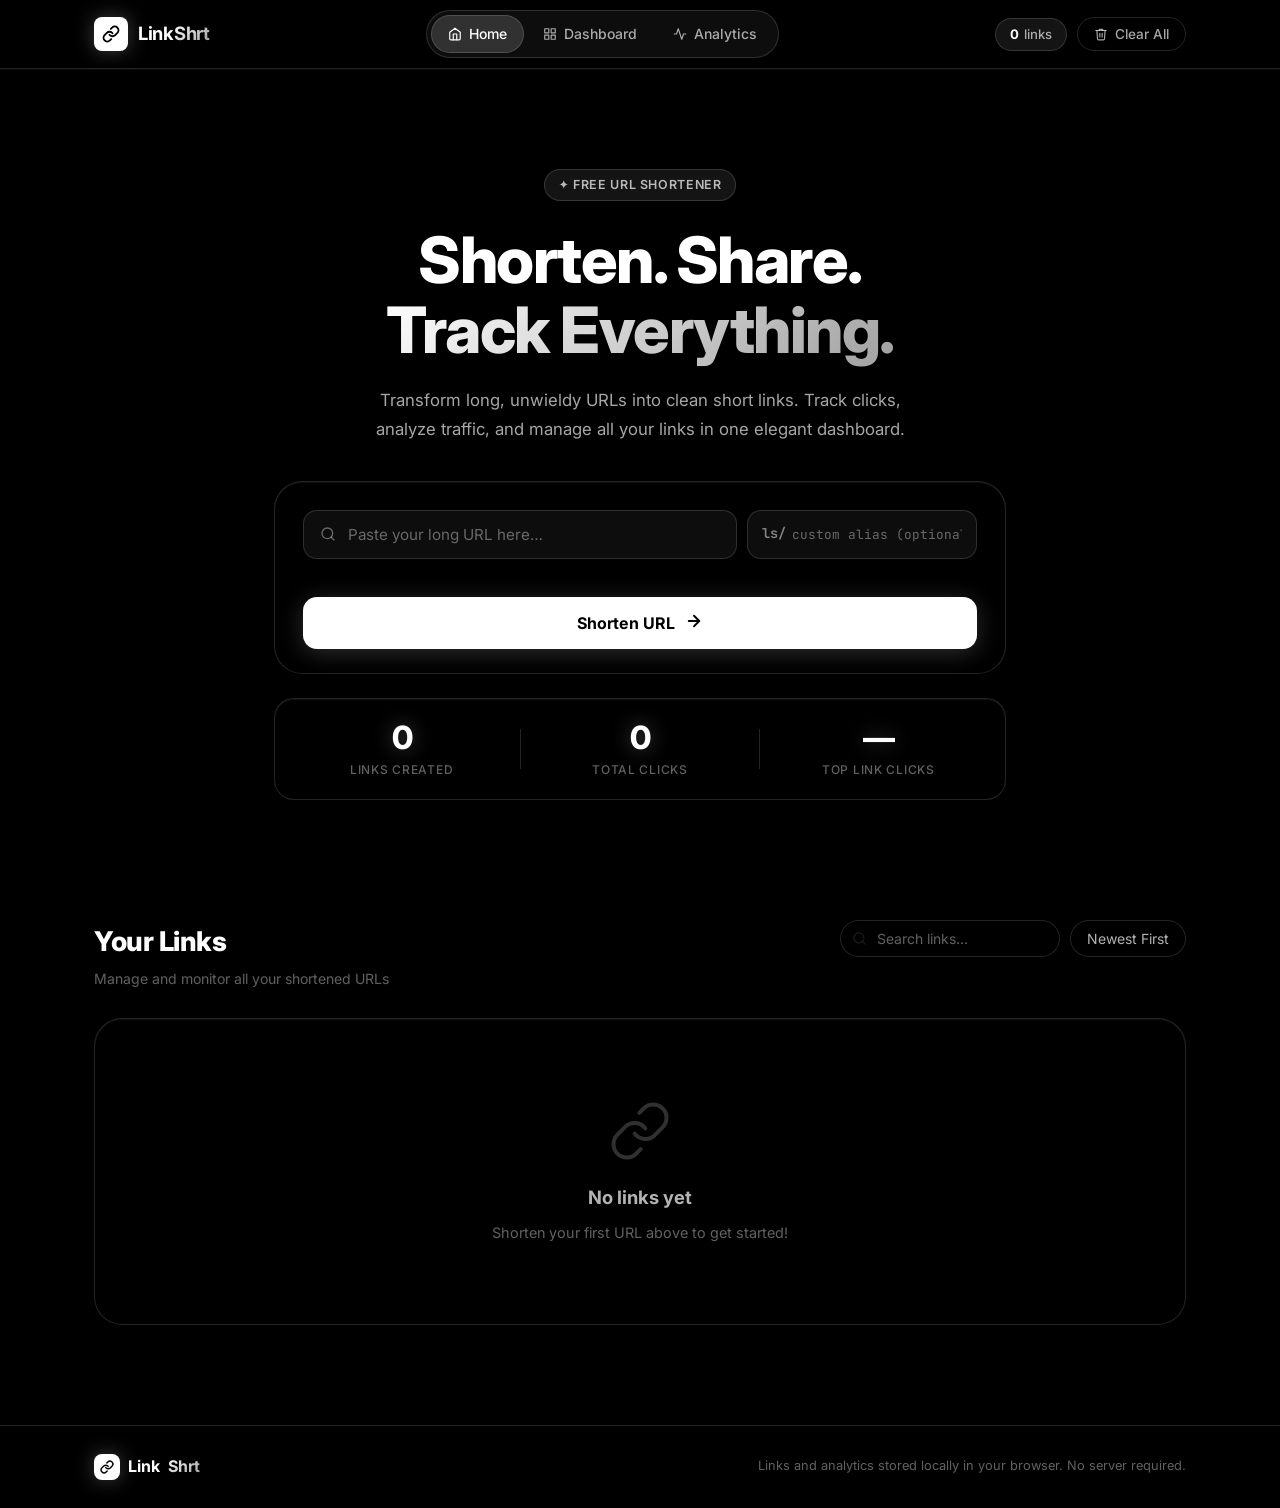
==== index.html @ 9e5aaf34 "Initial commit: LinkShrt URL shortener with Spline background" ====
<!DOCTYPE html>
<html lang="en">

<head>
    <meta charset="UTF-8" />
    <meta name="viewport" content="width=device-width, initial-scale=1.0" />
    <title>LinkShrt — Smart URL Shortener & Analytics</title>
    <meta name="description"
        content="Shorten long URLs into clean, trackable links. Monitor click analytics and manage all your shortened links in one dashboard." />
    <meta property="og:title" content="LinkShrt — Smart URL Shortener" />
    <meta property="og:description" content="Turn long URLs into powerful short links with real-time analytics." />
    <link rel="preconnect" href="https://fonts.googleapis.com" />
    <link rel="preconnect" href="https://fonts.gstatic.com" crossorigin />
    <link
        href="https://fonts.googleapis.com/css2?family=Inter:wght@300;400;500;600;700;800&family=JetBrains+Mono:wght@400;500&display=swap"
        rel="stylesheet" />
    <link rel="stylesheet" href="style.css" />
</head>

<body>

    <!-- ── Spline Background ── -->
    <div class="spline-bg" aria-hidden="true">
        <iframe src="https://my.spline.design/gitnesssplinetest-67efIJZ9rJH4AFA7Qhl2vho2/" frameborder="0"
            loading="eager" title="Background 3D animation" class="spline-iframe" allow="autoplay"></iframe>
    </div>

    <!-- ── Overlay tint to ensure text readability over Spline ── -->
    <div class="spline-overlay" aria-hidden="true"></div>

    <!-- ── Redirect Overlay ── -->
    <div id="redirect-overlay" class="redirect-overlay hidden" role="dialog" aria-modal="true"
        aria-labelledby="redirect-title">
        <div class="redirect-card glass-card">
            <div class="redirect-icon">
                <svg xmlns="http://www.w3.org/2000/svg" viewBox="0 0 24 24" fill="none" stroke="currentColor"
                    stroke-width="2" stroke-linecap="round" stroke-linejoin="round">
                    <path d="M18 13v6a2 2 0 01-2 2H5a2 2 0 01-2-2V8a2 2 0 012-2h6" />
                    <polyline points="15 3 21 3 21 9" />
                    <line x1="10" y1="14" x2="21" y2="3" />
                </svg>
            </div>
            <h2 id="redirect-title">Redirecting you now…</h2>
            <p id="redirect-dest" class="redirect-dest"></p>
            <div class="redirect-progress">
                <div class="redirect-progress-bar" id="redirect-bar"></div>
            </div>
            <p class="redirect-note">If you are not redirected automatically, <a id="redirect-link" href="#">click
                    here</a>.</p>
        </div>
    </div>

    <!-- ── Toast Notification ── -->
    <div id="toast" class="toast" role="alert" aria-live="polite"></div>

    <!-- ── Header / Nav ── -->
    <header class="header">
        <nav class="nav container">
            <!-- Logo -->
            <a href="index.html" class="logo" id="logo-link">
                <span class="logo-icon">
                    <svg xmlns="http://www.w3.org/2000/svg" viewBox="0 0 24 24" fill="none" stroke="currentColor"
                        stroke-width="2.5" stroke-linecap="round" stroke-linejoin="round">
                        <path d="M10 13a5 5 0 007.54.54l3-3a5 5 0 00-7.07-7.07l-1.72 1.71" />
                        <path d="M14 11a5 5 0 00-7.54-.54l-3 3a5 5 0 007.07 7.07l1.71-1.71" />
                    </svg>
                </span>
                <span class="logo-text">Link<span class="accent">Shrt</span></span>
            </a>

            <!-- Centre Nav Links -->
            <div class="nav-center">
                <a href="#hero-title" class="nav-pill active-pill" id="nav-home">
                    <svg xmlns="http://www.w3.org/2000/svg" viewBox="0 0 24 24" fill="none" stroke="currentColor"
                        stroke-width="2" stroke-linecap="round" stroke-linejoin="round">
                        <path d="M3 9l9-7 9 7v11a2 2 0 01-2 2H5a2 2 0 01-2-2z" />
                        <polyline points="9 22 9 12 15 12 15 22" />
                    </svg>
                    Home
                </a>
                <a href="#dashboard" class="nav-pill" id="nav-dash">
                    <svg xmlns="http://www.w3.org/2000/svg" viewBox="0 0 24 24" fill="none" stroke="currentColor"
                        stroke-width="2" stroke-linecap="round" stroke-linejoin="round">
                        <rect x="3" y="3" width="7" height="7" />
                        <rect x="14" y="3" width="7" height="7" />
                        <rect x="14" y="14" width="7" height="7" />
                        <rect x="3" y="14" width="7" height="7" />
                    </svg>
                    Dashboard
                </a>
                <a href="#dashboard" class="nav-pill" id="nav-analytics">
                    <svg xmlns="http://www.w3.org/2000/svg" viewBox="0 0 24 24" fill="none" stroke="currentColor"
                        stroke-width="2" stroke-linecap="round" stroke-linejoin="round">
                        <polyline points="22 12 18 12 15 21 9 3 6 12 2 12" />
                    </svg>
                    Analytics
                </a>
            </div>

            <!-- Right Actions -->
            <div class="nav-actions">
                <div class="nav-stat-chip">
                    <span id="nav-stat-count">0</span>
                    <span>links</span>
                </div>
                <button class="btn-clear-all" id="btn-clear-all" title="Clear all links">
                    <svg xmlns="http://www.w3.org/2000/svg" viewBox="0 0 24 24" fill="none" stroke="currentColor"
                        stroke-width="2" stroke-linecap="round" stroke-linejoin="round">
                        <polyline points="3 6 5 6 21 6" />
                        <path d="M19 6l-1 14a2 2 0 01-2 2H8a2 2 0 01-2-2L5 6" />
                        <path d="M10 11v6M14 11v6" />
                        <path d="M9 6V4h6v2" />
                    </svg>
                    Clear All
                </button>
            </div>
        </nav>
    </header>

    <main>
        <!-- ── Hero Section ── -->
        <section class="hero" id="hero-title" aria-labelledby="hero-heading">
            <div class="container hero-inner">
                <div class="hero-badge">✦ Free URL Shortener</div>
                <h1 id="hero-heading" class="hero-title">
                    Shorten. Share.<br />
                    <span class="gradient-text">Track Everything.</span>
                </h1>
                <p class="hero-subtitle">
                    Transform long, unwieldy URLs into clean short links. Track clicks, analyze traffic, and manage all
                    your links in one elegant dashboard.
                </p>

                <!-- Shortener Form -->
                <form id="shorten-form" class="shorten-form glass-card" novalidate aria-label="URL shortener form">
                    <div class="form-row">
                        <div class="input-wrapper" id="input-wrapper">
                            <span class="input-icon" aria-hidden="true">
                                <svg xmlns="http://www.w3.org/2000/svg" viewBox="0 0 24 24" fill="none"
                                    stroke="currentColor" stroke-width="2" stroke-linecap="round"
                                    stroke-linejoin="round">
                                    <circle cx="11" cy="11" r="8" />
                                    <line x1="21" y1="21" x2="16.65" y2="16.65" />
                                </svg>
                            </span>
                            <input type="url" id="url-input" class="url-input" placeholder="Paste your long URL here…"
                                autocomplete="off" spellcheck="false" aria-label="URL to shorten"
                                aria-describedby="url-error" aria-required="true" />
                            <button type="button" class="input-clear" id="input-clear" aria-label="Clear input"
                                title="Clear">
                                <svg xmlns="http://www.w3.org/2000/svg" viewBox="0 0 24 24" fill="none"
                                    stroke="currentColor" stroke-width="2.5" stroke-linecap="round"
                                    stroke-linejoin="round">
                                    <line x1="18" y1="6" x2="6" y2="18" />
                                    <line x1="6" y1="6" x2="18" y2="18" />
                                </svg>
                            </button>
                        </div>
                        <div class="alias-wrapper">
                            <span class="alias-prefix" aria-hidden="true">ls/</span>
                            <input type="text" id="alias-input" class="alias-input"
                                placeholder="custom alias (optional)" maxlength="20" autocomplete="off"
                                spellcheck="false" aria-label="Custom alias (optional)" />
                        </div>
                    </div>
                    <p id="url-error" class="input-error" role="alert" aria-live="assertive"></p>
                    <button type="submit" class="btn-shorten" id="btn-shorten">
                        <span class="btn-text">Shorten URL</span>
                        <span class="btn-icon" aria-hidden="true">
                            <svg xmlns="http://www.w3.org/2000/svg" viewBox="0 0 24 24" fill="none"
                                stroke="currentColor" stroke-width="2.5" stroke-linecap="round" stroke-linejoin="round">
                                <line x1="5" y1="12" x2="19" y2="12" />
                                <polyline points="12 5 19 12 12 19" />
                            </svg>
                        </span>
                    </button>
                </form>

                <!-- Result Card -->
                <div id="result-card" class="result-card glass-card hidden" role="region"
                    aria-label="Shortened URL result" aria-live="polite">
                    <div class="result-success-badge">
                        <svg xmlns="http://www.w3.org/2000/svg" viewBox="0 0 24 24" fill="none" stroke="currentColor"
                            stroke-width="2.5" stroke-linecap="round" stroke-linejoin="round">
                            <polyline points="20 6 9 17 4 12" />
                        </svg>
                        Link created successfully!
                    </div>
                    <div class="result-row">
                        <div class="result-label">Short URL</div>
                        <div class="result-url-row">
                            <a id="result-short-url" href="#" class="result-short-url mono" target="_blank"
                                rel="noopener noreferrer"></a>
                            <button class="btn-copy" id="btn-copy" title="Copy to clipboard"
                                aria-label="Copy short URL to clipboard">
                                <svg class="copy-icon" xmlns="http://www.w3.org/2000/svg" viewBox="0 0 24 24"
                                    fill="none" stroke="currentColor" stroke-width="2" stroke-linecap="round"
                                    stroke-linejoin="round">
                                    <rect x="9" y="9" width="13" height="13" rx="2" ry="2" />
                                    <path d="M5 15H4a2 2 0 01-2-2V4a2 2 0 012-2h9a2 2 0 012 2v1" />
                                </svg>
                                <svg class="check-icon hidden" xmlns="http://www.w3.org/2000/svg" viewBox="0 0 24 24"
                                    fill="none" stroke="currentColor" stroke-width="2.5" stroke-linecap="round"
                                    stroke-linejoin="round">
                                    <polyline points="20 6 9 17 4 12" />
                                </svg>
                                Copy
                            </button>
                        </div>
                    </div>
                    <div class="result-row">
                        <div class="result-label">Original URL</div>
                        <div id="result-original-url" class="result-original-url"></div>
                    </div>
                </div>

                <!-- Stats Strip -->
                <div class="stats-strip glass-card">
                    <div class="stat-item">
                        <span class="stat-value" id="stat-total-links">0</span>
                        <span class="stat-label">Links Created</span>
                    </div>
                    <div class="stat-divider" aria-hidden="true"></div>
                    <div class="stat-item">
                        <span class="stat-value" id="stat-total-clicks">0</span>
                        <span class="stat-label">Total Clicks</span>
                    </div>
                    <div class="stat-divider" aria-hidden="true"></div>
                    <div class="stat-item">
                        <span class="stat-value" id="stat-top-link">—</span>
                        <span class="stat-label">Top Link Clicks</span>
                    </div>
                </div>
            </div>
        </section>

        <!-- ── Dashboard Section ── -->
        <section class="dashboard" id="dashboard" aria-labelledby="dashboard-title">
            <div class="container">
                <div class="dashboard-header">
                    <div>
                        <h2 id="dashboard-title" class="section-title">Your Links</h2>
                        <p class="section-subtitle">Manage and monitor all your shortened URLs</p>
                    </div>
                    <div class="dashboard-controls">
                        <div class="search-wrapper">
                            <svg class="search-icon" xmlns="http://www.w3.org/2000/svg" viewBox="0 0 24 24" fill="none"
                                stroke="currentColor" stroke-width="2" stroke-linecap="round" stroke-linejoin="round">
                                <circle cx="11" cy="11" r="8" />
                                <line x1="21" y1="21" x2="16.65" y2="16.65" />
                            </svg>
                            <input type="search" id="search-input" class="search-input" placeholder="Search links…"
                                aria-label="Search your links" />
                        </div>
                        <select id="sort-select" class="sort-select" aria-label="Sort links by">
                            <option value="newest">Newest First</option>
                            <option value="oldest">Oldest First</option>
                            <option value="most-clicks">Most Clicks</option>
                            <option value="least-clicks">Least Clicks</option>
                        </select>
                    </div>
                </div>

                <!-- Empty State -->
                <div id="empty-state" class="empty-state hidden glass-card">
                    <div class="empty-icon" aria-hidden="true">
                        <svg xmlns="http://www.w3.org/2000/svg" viewBox="0 0 24 24" fill="none" stroke="currentColor"
                            stroke-width="1.5" stroke-linecap="round" stroke-linejoin="round">
                            <path d="M10 13a5 5 0 007.54.54l3-3a5 5 0 00-7.07-7.07l-1.72 1.71" />
                            <path d="M14 11a5 5 0 00-7.54-.54l-3 3a5 5 0 007.07 7.07l1.71-1.71" />
                        </svg>
                    </div>
                    <h3>No links yet</h3>
                    <p>Shorten your first URL above to get started!</p>
                </div>

                <!-- No Search Results -->
                <div id="no-results" class="empty-state hidden glass-card">
                    <div class="empty-icon" aria-hidden="true">
                        <svg xmlns="http://www.w3.org/2000/svg" viewBox="0 0 24 24" fill="none" stroke="currentColor"
                            stroke-width="1.5" stroke-linecap="round" stroke-linejoin="round">
                            <circle cx="11" cy="11" r="8" />
                            <line x1="21" y1="21" x2="16.65" y2="16.65" />
                            <line x1="8" y1="11" x2="14" y2="11" />
                        </svg>
                    </div>
                    <h3>No results found</h3>
                    <p>Try a different search term.</p>
                </div>

                <!-- Links Grid -->
                <div id="links-grid" class="links-grid" role="list" aria-label="Shortened links list"></div>
            </div>
        </section>
    </main>

    <!-- ── Footer ── -->
    <footer class="footer">
        <div class="container footer-inner">
            <div class="footer-logo">
                <span class="logo-icon small">
                    <svg xmlns="http://www.w3.org/2000/svg" viewBox="0 0 24 24" fill="none" stroke="currentColor"
                        stroke-width="2.5" stroke-linecap="round" stroke-linejoin="round">
                        <path d="M10 13a5 5 0 007.54.54l3-3a5 5 0 00-7.07-7.07l-1.72 1.71" />
                        <path d="M14 11a5 5 0 00-7.54-.54l-3 3a5 5 0 007.07 7.07l1.71-1.71" />
                    </svg>
                </span>
                Link<span class="accent">Shrt</span>
            </div>
            <p class="footer-note">Links and analytics stored locally in your browser. No server required.</p>
        </div>
    </footer>

    <!-- ── Delete Confirm Modal ── -->
    <div id="confirm-modal" class="modal-overlay hidden" role="dialog" aria-modal="true" aria-labelledby="modal-title">
        <div class="modal-card glass-card">
            <div class="modal-icon danger" aria-hidden="true">
                <svg xmlns="http://www.w3.org/2000/svg" viewBox="0 0 24 24" fill="none" stroke="currentColor"
                    stroke-width="2" stroke-linecap="round" stroke-linejoin="round">
                    <polyline points="3 6 5 6 21 6" />
                    <path d="M19 6l-1 14a2 2 0 01-2 2H8a2 2 0 01-2-2L5 6" />
                </svg>
            </div>
            <h3 id="modal-title">Delete this link?</h3>
            <p id="modal-body">This action cannot be undone. The short link will stop working immediately.</p>
            <div class="modal-actions">
                <button class="btn-modal-cancel" id="modal-cancel">Cancel</button>
                <button class="btn-modal-confirm" id="modal-confirm">Delete Link</button>
            </div>
        </div>
    </div>

    <script src="app.js"></script>
</body>

</html>
---- style.css ----
/* ============================================================
   LINKSHRT — Black & White Glassmorphism Design System
   ============================================================ */

/* ── Reset & Base ── */
*,
*::before,
*::after {
  box-sizing: border-box;
  margin: 0;
  padding: 0;
}

:root {
  /* ── Monochrome Palette ── */
  --bg-base: #000000;
  --white: #ffffff;
  --white-90: rgba(255, 255, 255, 0.90);
  --white-70: rgba(255, 255, 255, 0.70);
  --white-50: rgba(255, 255, 255, 0.50);
  --white-30: rgba(255, 255, 255, 0.30);
  --white-15: rgba(255, 255, 255, 0.15);
  --white-08: rgba(255, 255, 255, 0.08);
  --white-05: rgba(255, 255, 255, 0.05);

  /* ── Glass Card ── */
  --glass-bg: rgba(0, 0, 0, 0.35);
  --glass-bg-hover: rgba(0, 0, 0, 0.45);
  --glass-border: rgba(255, 255, 255, 0.14);
  --glass-border-hover: rgba(255, 255, 255, 0.28);
  --glass-blur: 18px;
  --glass-shadow: 0 8px 40px rgba(0, 0, 0, 0.45), 0 1px 0 rgba(255, 255, 255, 0.06) inset;

  /* ── Text ── */
  --text-primary: #ffffff;
  --text-secondary: rgba(255, 255, 255, 0.65);
  --text-muted: rgba(255, 255, 255, 0.38);
  --text-accent: #ffffff;

  /* ── Accent (pure white glow) ── */
  --accent-white: #ffffff;
  --accent-green: #6ee7b7;
  /* keep subtle green for success */
  --accent-red: #fca5a5;
  /* keep subtle red for danger */

  /* ── B&W Gradients ── */
  --gradient-main: linear-gradient(135deg, #ffffff 0%, #a0a0a0 100%);
  --gradient-subtle: linear-gradient(135deg, rgba(255, 255, 255, 0.9) 0%, rgba(180, 180, 180, 0.7) 100%);

  /* ── Layout ── */
  --container-max: 1140px;
  --radius-sm: 8px;
  --radius-md: 14px;
  --radius-lg: 20px;
  --radius-xl: 28px;
  --radius-pill: 9999px;

  /* ── Transitions ── */
  --t-fast: 0.15s ease;
  --t-med: 0.25s ease;
  --t-slow: 0.4s cubic-bezier(0.34, 1.56, 0.64, 1);

  /* ── Typography ── */
  --font-sans: 'Inter', system-ui, sans-serif;
  --font-mono: 'JetBrains Mono', 'Fira Code', monospace;
}

html {
  scroll-behavior: smooth;
}

body {
  font-family: var(--font-sans);
  background-color: var(--bg-base);
  color: var(--text-primary);
  line-height: 1.6;
  min-height: 100vh;
  overflow-x: hidden;
  -webkit-font-smoothing: antialiased;
}

/* ── Spline Background ── */
.spline-bg {
  position: fixed;
  inset: 0;
  z-index: 0;
  pointer-events: none;
  overflow: hidden;
}

.spline-iframe {
  width: 100%;
  height: 100%;
  border: none;
  display: block;
}

/* ── Overlay to ensure contrast over Spline ── */
.spline-overlay {
  position: fixed;
  inset: 0;
  z-index: 1;
  pointer-events: none;
  /* very light vignette — keeps Spline clearly visible through glass cards */
  background: radial-gradient(ellipse at center,
      rgba(0, 0, 0, 0.04) 0%,
      rgba(0, 0, 0, 0.28) 100%);
}

/* ── Global Glass Card ── */
.glass-card {
  background: var(--glass-bg);
  backdrop-filter: blur(var(--glass-blur));
  -webkit-backdrop-filter: blur(var(--glass-blur));
  border: 1px solid var(--glass-border);
  box-shadow: var(--glass-shadow);
}

/* ── Container ── */
.container {
  max-width: var(--container-max);
  margin: 0 auto;
  padding: 0 24px;
  position: relative;
  z-index: 2;
}

/* ═══════════════════════════════════════════════
   HEADER / NAV
═══════════════════════════════════════════════ */
.header {
  position: sticky;
  top: 0;
  z-index: 100;
  background: rgba(0, 0, 0, 0.45);
  backdrop-filter: blur(24px);
  -webkit-backdrop-filter: blur(24px);
  border-bottom: 1px solid var(--glass-border);
  box-shadow: 0 1px 0 rgba(255, 255, 255, 0.04);
}

.nav {
  display: flex;
  align-items: center;
  justify-content: space-between;
  height: 68px;
  gap: 20px;
}

/* Logo */
.logo {
  display: flex;
  align-items: center;
  gap: 10px;
  text-decoration: none;
  color: var(--white);
  font-weight: 700;
  font-size: 1.2rem;
  letter-spacing: -0.3px;
  transition: opacity var(--t-fast);
  flex-shrink: 0;
}

.logo:hover {
  opacity: 0.8;
}

.logo-icon {
  display: flex;
  align-items: center;
  justify-content: center;
  width: 34px;
  height: 34px;
  background: var(--white);
  border-radius: var(--radius-sm);
  color: #000;
  flex-shrink: 0;
  box-shadow: 0 0 20px rgba(255, 255, 255, 0.25);
}

.logo-icon svg {
  width: 18px;
  height: 18px;
}

.logo-icon.small {
  width: 26px;
  height: 26px;
}

.logo-icon.small svg {
  width: 14px;
  height: 14px;
}

.logo-text {
  font-size: 1.15rem;
}

.accent {
  background: var(--gradient-main);
  -webkit-background-clip: text;
  background-clip: text;
  -webkit-text-fill-color: transparent;
}

/* ── Centre Nav Pills ── */
.nav-center {
  display: flex;
  align-items: center;
  gap: 4px;
  background: var(--white-05);
  border: 1px solid var(--glass-border);
  border-radius: var(--radius-pill);
  padding: 5px;
}

.nav-pill {
  display: flex;
  align-items: center;
  gap: 7px;
  color: var(--text-secondary);
  text-decoration: none;
  font-size: 0.875rem;
  font-weight: 500;
  padding: 7px 16px;
  border-radius: var(--radius-pill);
  transition: all var(--t-fast);
  white-space: nowrap;
}

.nav-pill svg {
  width: 14px;
  height: 14px;
  flex-shrink: 0;
}

.nav-pill:hover {
  color: var(--white);
  background: var(--white-08);
}

.nav-pill.active-pill,
.nav-pill:focus-visible {
  background: var(--white-15);
  color: var(--white);
  box-shadow: 0 0 0 1px var(--glass-border-hover);
}

/* ── Right Actions ── */
.nav-actions {
  display: flex;
  align-items: center;
  gap: 10px;
  flex-shrink: 0;
}

.nav-stat-chip {
  display: flex;
  align-items: center;
  gap: 5px;
  background: var(--white-08);
  border: 1px solid var(--glass-border);
  border-radius: var(--radius-pill);
  padding: 5px 14px;
  font-size: 0.82rem;
  color: var(--text-secondary);
  font-weight: 500;
}

.nav-stat-chip span:first-child {
  color: var(--white);
  font-weight: 700;
}

.btn-clear-all {
  display: flex;
  align-items: center;
  gap: 7px;
  background: transparent;
  border: 1px solid var(--glass-border);
  color: var(--text-secondary);
  font-family: var(--font-sans);
  font-size: 0.85rem;
  font-weight: 500;
  padding: 8px 16px;
  border-radius: var(--radius-pill);
  cursor: pointer;
  transition: all var(--t-fast);
}

.btn-clear-all svg {
  width: 14px;
  height: 14px;
}

.btn-clear-all:hover {
  color: var(--accent-red);
  border-color: rgba(252, 165, 165, 0.4);
  background: rgba(252, 165, 165, 0.08);
}

/* ═══════════════════════════════════════════════
   HERO
═══════════════════════════════════════════════ */
.hero {
  padding: 100px 0 60px;
  text-align: center;
}

.hero-inner {
  max-width: 780px;
  margin: 0 auto;
}

.hero-badge {
  display: inline-flex;
  align-items: center;
  gap: 6px;
  background: var(--white-08);
  border: 1px solid var(--white-15);
  color: var(--white-70);
  font-size: 0.78rem;
  font-weight: 600;
  letter-spacing: 0.05em;
  text-transform: uppercase;
  padding: 5px 14px;
  border-radius: var(--radius-pill);
  margin-bottom: 24px;
  animation: fadeInDown 0.6s ease both;
}

.hero-title {
  font-size: clamp(2.4rem, 6vw, 4rem);
  font-weight: 800;
  line-height: 1.1;
  letter-spacing: -1.5px;
  margin-bottom: 20px;
  animation: fadeInDown 0.7s ease 0.1s both;
  color: var(--white);
}

.gradient-text {
  background: var(--gradient-main);
  -webkit-background-clip: text;
  background-clip: text;
  -webkit-text-fill-color: transparent;
}

.hero-subtitle {
  font-size: 1.05rem;
  color: var(--text-secondary);
  max-width: 560px;
  margin: 0 auto 36px;
  line-height: 1.75;
  animation: fadeInDown 0.8s ease 0.2s both;
}

/* ═══════════════════════════════════════════════
   SHORTEN FORM (glass-card)
═══════════════════════════════════════════════ */
.shorten-form {
  padding: 28px 28px 24px;
  border-radius: var(--radius-xl);
  animation: fadeInUp 0.8s ease 0.3s both;
  margin-bottom: 20px;
}

.form-row {
  display: flex;
  gap: 10px;
  margin-bottom: 8px;
  flex-wrap: wrap;
}

/* URL Input */
.input-wrapper {
  flex: 1 1 340px;
  display: flex;
  align-items: center;
  background: var(--white-05);
  border: 1px solid var(--glass-border);
  border-radius: var(--radius-md);
  transition: all var(--t-med);
}

.input-wrapper:focus-within {
  border-color: var(--white-30);
  box-shadow: 0 0 0 3px rgba(255, 255, 255, 0.08);
  background: var(--white-08);
}

.input-wrapper.error {
  border-color: rgba(252, 165, 165, 0.6);
  box-shadow: 0 0 0 3px rgba(252, 165, 165, 0.10);
}

.input-icon {
  display: flex;
  padding: 0 12px 0 16px;
  color: var(--text-muted);
  flex-shrink: 0;
}

.input-icon svg {
  width: 16px;
  height: 16px;
}

.url-input {
  flex: 1;
  background: transparent;
  border: none;
  outline: none;
  color: var(--white);
  font-family: var(--font-sans);
  font-size: 0.95rem;
  padding: 14px 8px 14px 0;
  min-width: 0;
}

.url-input::placeholder {
  color: var(--text-muted);
}

.input-clear {
  display: none;
  background: none;
  border: none;
  color: var(--text-muted);
  cursor: pointer;
  padding: 0 12px;
  transition: color var(--t-fast);
  flex-shrink: 0;
}

.input-clear svg {
  width: 14px;
  height: 14px;
}

.input-clear:hover {
  color: var(--white);
}

.input-clear.visible {
  display: flex;
}

/* Alias Input */
.alias-wrapper {
  display: flex;
  align-items: center;
  background: var(--white-05);
  border: 1px solid var(--glass-border);
  border-radius: var(--radius-md);
  min-width: 210px;
  max-width: 250px;
  flex: 0 1 230px;
  transition: all var(--t-med);
  overflow: hidden;
}

.alias-wrapper:focus-within {
  border-color: var(--white-30);
  box-shadow: 0 0 0 3px rgba(255, 255, 255, 0.08);
  background: var(--white-08);
}

.alias-prefix {
  padding: 0 4px 0 14px;
  color: var(--white-50);
  font-family: var(--font-mono);
  font-size: 0.85rem;
  font-weight: 600;
  white-space: nowrap;
  flex-shrink: 0;
}

.alias-input {
  flex: 1;
  background: transparent;
  border: none;
  outline: none;
  color: var(--white);
  font-family: var(--font-mono);
  font-size: 0.85rem;
  padding: 14px 14px 14px 2px;
  min-width: 0;
}

.alias-input::placeholder {
  color: var(--text-muted);
  font-size: 0.8rem;
}

.input-error {
  color: var(--accent-red);
  font-size: 0.82rem;
  min-height: 20px;
  text-align: left;
  padding-left: 4px;
  margin-bottom: 10px;
}

/* Shorten Button */
.btn-shorten {
  display: flex;
  align-items: center;
  justify-content: center;
  gap: 10px;
  width: 100%;
  padding: 15px 32px;
  background: var(--white);
  border: none;
  border-radius: var(--radius-md);
  color: #000000;
  font-family: var(--font-sans);
  font-size: 1rem;
  font-weight: 700;
  letter-spacing: 0.01em;
  cursor: pointer;
  transition: all var(--t-med);
  position: relative;
  overflow: hidden;
  box-shadow: 0 4px 24px rgba(255, 255, 255, 0.18);
}

.btn-shorten::before {
  content: '';
  position: absolute;
  inset: 0;
  background: rgba(0, 0, 0, 0);
  transition: background var(--t-fast);
}

.btn-shorten:hover {
  background: var(--white);
  box-shadow: 0 6px 36px rgba(255, 255, 255, 0.3);
  transform: translateY(-1px);
}

.btn-shorten:hover::before {
  background: rgba(0, 0, 0, 0.06);
}

.btn-shorten:active {
  transform: scale(0.98);
}

.btn-shorten .btn-icon svg {
  width: 18px;
  height: 18px;
  transition: transform var(--t-med);
}

.btn-shorten:hover .btn-icon svg {
  transform: translateX(4px);
}

/* ═══════════════════════════════════════════════
   RESULT CARD (glass-card)
═══════════════════════════════════════════════ */
.result-card {
  border-radius: var(--radius-lg);
  padding: 24px 28px;
  text-align: left;
  margin-top: 20px;
  animation: slideUpFade 0.5s var(--t-slow) both;
  border-color: rgba(110, 231, 183, 0.22) !important;
  box-shadow: var(--glass-shadow), 0 0 20px rgba(110, 231, 183, 0.08) !important;
}

.result-success-badge {
  display: inline-flex;
  align-items: center;
  gap: 8px;
  color: var(--accent-green);
  font-size: 0.85rem;
  font-weight: 600;
  margin-bottom: 18px;
}

.result-success-badge svg {
  width: 16px;
  height: 16px;
}

.result-row {
  margin-bottom: 14px;
}

.result-row:last-child {
  margin-bottom: 0;
}

.result-label {
  font-size: 0.73rem;
  font-weight: 600;
  color: var(--text-muted);
  text-transform: uppercase;
  letter-spacing: 0.07em;
  margin-bottom: 5px;
}

.result-url-row {
  display: flex;
  align-items: center;
  gap: 10px;
  flex-wrap: wrap;
}

.result-short-url {
  font-family: var(--font-mono);
  font-size: 1.05rem;
  font-weight: 500;
  color: var(--white);
  text-decoration: none;
  transition: opacity var(--t-fast);
}

.result-short-url:hover {
  opacity: 0.75;
  text-decoration: underline;
}

.mono {
  font-family: var(--font-mono);
}

.result-original-url {
  font-size: 0.88rem;
  color: var(--text-secondary);
  word-break: break-all;
}

.btn-copy {
  display: flex;
  align-items: center;
  gap: 6px;
  background: var(--white-08);
  border: 1px solid var(--glass-border-hover);
  color: var(--white-70);
  font-family: var(--font-sans);
  font-size: 0.82rem;
  font-weight: 600;
  padding: 6px 14px;
  border-radius: var(--radius-pill);
  cursor: pointer;
  transition: all var(--t-fast);
  flex-shrink: 0;
}

.btn-copy svg {
  width: 13px;
  height: 13px;
}

.btn-copy:hover {
  background: var(--white-15);
  color: var(--white);
}

.btn-copy.copied {
  background: rgba(110, 231, 183, 0.12);
  border-color: rgba(110, 231, 183, 0.35);
  color: var(--accent-green);
}

/* ═══════════════════════════════════════════════
   STATS STRIP (glass-card)
═══════════════════════════════════════════════ */
.stats-strip {
  display: flex;
  align-items: center;
  justify-content: center;
  margin-top: 24px;
  border-radius: var(--radius-lg);
  padding: 20px 32px;
  animation: fadeInUp 0.9s ease 0.5s both;
}

.stat-item {
  display: flex;
  flex-direction: column;
  align-items: center;
  flex: 1;
}

.stat-value {
  font-size: 2rem;
  font-weight: 800;
  color: var(--white);
  letter-spacing: -0.05em;
  line-height: 1.2;
  text-shadow: 0 0 20px rgba(255, 255, 255, 0.3);
}

.stat-label {
  font-size: 0.75rem;
  color: var(--text-muted);
  font-weight: 500;
  text-transform: uppercase;
  letter-spacing: 0.06em;
  margin-top: 3px;
}

.stat-divider {
  width: 1px;
  height: 40px;
  background: var(--glass-border);
  flex-shrink: 0;
  margin: 0 24px;
}

/* ═══════════════════════════════════════════════
   DASHBOARD
═══════════════════════════════════════════════ */
.dashboard {
  padding: 60px 0 100px;
}

.dashboard-header {
  display: flex;
  align-items: flex-start;
  justify-content: space-between;
  gap: 20px;
  margin-bottom: 28px;
  flex-wrap: wrap;
}

.section-title {
  font-size: 1.7rem;
  font-weight: 800;
  letter-spacing: -0.5px;
  color: var(--white);
  margin-bottom: 4px;
}

.section-subtitle {
  color: var(--text-muted);
  font-size: 0.88rem;
}

.dashboard-controls {
  display: flex;
  align-items: center;
  gap: 10px;
  flex-wrap: wrap;
}

.search-wrapper {
  position: relative;
  display: flex;
  align-items: center;
}

.search-icon {
  position: absolute;
  left: 12px;
  width: 15px;
  height: 15px;
  color: var(--text-muted);
  pointer-events: none;
}

.search-input {
  background: var(--glass-bg);
  backdrop-filter: blur(var(--glass-blur));
  -webkit-backdrop-filter: blur(var(--glass-blur));
  border: 1px solid var(--glass-border);
  border-radius: var(--radius-pill);
  color: var(--white);
  font-family: var(--font-sans);
  font-size: 0.875rem;
  padding: 9px 16px 9px 36px;
  outline: none;
  transition: border-color var(--t-fast);
  width: 220px;
}

.search-input:focus {
  border-color: var(--white-30);
}

.search-input::placeholder {
  color: var(--text-muted);
}

.sort-select {
  background: var(--glass-bg);
  backdrop-filter: blur(var(--glass-blur));
  -webkit-backdrop-filter: blur(var(--glass-blur));
  border: 1px solid var(--glass-border);
  border-radius: var(--radius-pill);
  color: var(--white-70);
  font-family: var(--font-sans);
  font-size: 0.875rem;
  padding: 9px 16px;
  outline: none;
  cursor: pointer;
  transition: border-color var(--t-fast);
  appearance: none;
}

.sort-select:focus {
  border-color: var(--white-30);
}

.sort-select option {
  background: #111;
  color: #fff;
}

/* ── Empty State (glass-card) ── */
.empty-state {
  text-align: center;
  padding: 80px 24px;
  color: var(--text-secondary);
  border-radius: var(--radius-xl);
}

.empty-icon {
  width: 64px;
  height: 64px;
  margin: 0 auto 20px;
  color: var(--text-muted);
  opacity: 0.5;
}

.empty-icon svg {
  width: 64px;
  height: 64px;
}

.empty-state h3 {
  font-size: 1.15rem;
  font-weight: 700;
  color: var(--white-70);
  margin-bottom: 8px;
}

.empty-state p {
  font-size: 0.9rem;
  color: var(--text-muted);
}

/* ── Links Grid ── */
.links-grid {
  display: grid;
  gap: 12px;
}

/* ═══════════════════════════════════════════════
   LINK CARD (glass-card via JS)
═══════════════════════════════════════════════ */
.link-card {
  background: var(--glass-bg);
  backdrop-filter: blur(var(--glass-blur));
  -webkit-backdrop-filter: blur(var(--glass-blur));
  border: 1px solid var(--glass-border);
  box-shadow: var(--glass-shadow);
  border-radius: var(--radius-lg);
  padding: 18px 22px;
  display: grid;
  grid-template-columns: 1fr auto;
  gap: 16px;
  align-items: center;
  transition: all var(--t-med);
  position: relative;
  overflow: hidden;
  animation: cardIn 0.4s ease both;
}

.link-card::before {
  content: '';
  position: absolute;
  left: 0;
  top: 0;
  bottom: 0;
  width: 3px;
  background: var(--white);
  border-radius: 3px 0 0 3px;
  opacity: 0;
  transition: opacity var(--t-med);
}

.link-card:hover {
  background: var(--glass-bg-hover);
  border-color: var(--glass-border-hover);
  transform: translateY(-2px);
  box-shadow: 0 12px 48px rgba(0, 0, 0, 0.5), 0 0 0 1px rgba(255, 255, 255, 0.12);
}

.link-card:hover::before {
  opacity: 1;
}

.link-card-left {
  min-width: 0;
}

.link-card-right {
  display: flex;
  align-items: center;
  gap: 8px;
  flex-shrink: 0;
}

.link-meta-row {
  display: flex;
  align-items: center;
  gap: 10px;
  margin-bottom: 7px;
  flex-wrap: wrap;
}

.link-short-url {
  font-family: var(--font-mono);
  font-size: 0.92rem;
  font-weight: 600;
  color: var(--white);
  text-decoration: none;
  transition: opacity var(--t-fast);
}

.link-short-url:hover {
  opacity: 0.65;
}

.link-badge-clicks {
  display: inline-flex;
  align-items: center;
  gap: 5px;
  background: var(--white-08);
  border: 1px solid var(--glass-border-hover);
  color: var(--white-70);
  font-size: 0.78rem;
  font-weight: 600;
  padding: 3px 10px;
  border-radius: var(--radius-pill);
}

.link-badge-clicks svg {
  width: 11px;
  height: 11px;
}

.link-badge-clicks.zero {
  background: rgba(255, 255, 255, 0.04);
  border-color: rgba(255, 255, 255, 0.07);
  color: var(--text-muted);
}

.link-original {
  font-size: 0.82rem;
  color: var(--text-muted);
  white-space: nowrap;
  overflow: hidden;
  text-overflow: ellipsis;
  max-width: 100%;
}

.link-date {
  font-size: 0.75rem;
  color: var(--text-muted);
  margin-top: 5px;
  opacity: 0.7;
}

/* Click bar */
.click-bar-wrapper {
  margin-top: 10px;
}

.click-bar-track {
  height: 2px;
  background: rgba(255, 255, 255, 0.08);
  border-radius: var(--radius-pill);
  overflow: hidden;
}

.click-bar-fill {
  height: 100%;
  background: var(--gradient-main);
  border-radius: var(--radius-pill);
  transition: width 0.8s cubic-bezier(0.34, 1.56, 0.64, 1);
}

/* Card Action Buttons */
.btn-card {
  display: flex;
  align-items: center;
  justify-content: center;
  width: 34px;
  height: 34px;
  border: 1px solid var(--glass-border);
  border-radius: var(--radius-sm);
  background: var(--white-05);
  color: var(--text-secondary);
  cursor: pointer;
  transition: all var(--t-fast);
  flex-shrink: 0;
}

.btn-card svg {
  width: 14px;
  height: 14px;
}

.btn-card:hover {
  background: var(--white-15);
  color: var(--white);
  border-color: var(--glass-border-hover);
}

.btn-card.delete-card:hover {
  color: var(--accent-red);
  border-color: rgba(252, 165, 165, 0.3);
  background: rgba(252, 165, 165, 0.06);
}

/* ═══════════════════════════════════════════════
   REDIRECT OVERLAY
═══════════════════════════════════════════════ */
.redirect-overlay {
  position: fixed;
  inset: 0;
  background: rgba(0, 0, 0, 0.75);
  backdrop-filter: blur(20px);
  z-index: 999;
  display: flex;
  align-items: center;
  justify-content: center;
  animation: fadeIn 0.3s ease;
}

.redirect-card {
  border-radius: var(--radius-xl);
  padding: 48px 40px;
  max-width: 480px;
  width: 90%;
  text-align: center;
}

.redirect-icon {
  width: 64px;
  height: 64px;
  background: var(--white);
  border-radius: 50%;
  display: flex;
  align-items: center;
  justify-content: center;
  margin: 0 auto 20px;
  color: #000;
  animation: pulse 2s ease infinite;
  box-shadow: 0 0 40px rgba(255, 255, 255, 0.2);
}

.redirect-icon svg {
  width: 28px;
  height: 28px;
}

.redirect-card h2 {
  font-size: 1.4rem;
  font-weight: 700;
  margin-bottom: 10px;
  color: var(--white);
}

.redirect-dest {
  color: var(--text-secondary);
  font-size: 0.85rem;
  font-family: var(--font-mono);
  word-break: break-all;
  margin-bottom: 28px;
  max-height: 60px;
  overflow: hidden;
}

.redirect-progress {
  height: 3px;
  background: var(--white-15);
  border-radius: var(--radius-pill);
  overflow: hidden;
  margin-bottom: 16px;
}

.redirect-progress-bar {
  height: 100%;
  background: var(--white);
  border-radius: var(--radius-pill);
  width: 0%;
  transition: width 2.5s linear;
  box-shadow: 0 0 12px rgba(255, 255, 255, 0.4);
}

.redirect-note {
  font-size: 0.82rem;
  color: var(--text-muted);
}

.redirect-note a {
  color: var(--white-70);
}

/* ═══════════════════════════════════════════════
   TOAST
═══════════════════════════════════════════════ */
.toast {
  position: fixed;
  bottom: 28px;
  right: 28px;
  background: var(--glass-bg);
  backdrop-filter: blur(20px);
  -webkit-backdrop-filter: blur(20px);
  border: 1px solid var(--glass-border-hover);
  border-radius: var(--radius-md);
  color: var(--white);
  font-size: 0.88rem;
  font-weight: 500;
  padding: 12px 20px;
  box-shadow: 0 8px 32px rgba(0, 0, 0, 0.5);
  z-index: 500;
  opacity: 0;
  transform: translateY(12px);
  transition: all 0.3s ease;
  pointer-events: none;
  max-width: 320px;
}

.toast.show {
  opacity: 1;
  transform: translateY(0);
  pointer-events: auto;
}

.toast.success {
  border-color: rgba(110, 231, 183, 0.35);
}

.toast.error {
  border-color: rgba(252, 165, 165, 0.35);
}

/* ═══════════════════════════════════════════════
   MODAL (glass-card)
═══════════════════════════════════════════════ */
.modal-overlay {
  position: fixed;
  inset: 0;
  background: rgba(0, 0, 0, 0.7);
  backdrop-filter: blur(16px);
  z-index: 400;
  display: flex;
  align-items: center;
  justify-content: center;
  animation: fadeIn 0.2s ease;
}

.modal-card {
  border-radius: var(--radius-xl);
  padding: 40px 36px;
  max-width: 420px;
  width: 90%;
  text-align: center;
  animation: slideUpFade 0.3s ease both;
}

.modal-icon {
  width: 52px;
  height: 52px;
  border-radius: 50%;
  display: flex;
  align-items: center;
  justify-content: center;
  margin: 0 auto 18px;
}

.modal-icon.danger {
  background: rgba(252, 165, 165, 0.10);
  color: var(--accent-red);
  border: 1px solid rgba(252, 165, 165, 0.25);
}

.modal-icon svg {
  width: 22px;
  height: 22px;
}

.modal-card h3 {
  font-size: 1.2rem;
  font-weight: 700;
  margin-bottom: 10px;
  color: var(--white);
}

.modal-card p {
  color: var(--text-secondary);
  font-size: 0.9rem;
  margin-bottom: 28px;
}

.modal-actions {
  display: flex;
  gap: 10px;
  justify-content: center;
}

.btn-modal-cancel {
  flex: 1;
  background: var(--white-08);
  border: 1px solid var(--glass-border);
  color: var(--text-secondary);
  font-family: var(--font-sans);
  font-size: 0.9rem;
  font-weight: 600;
  padding: 12px 20px;
  border-radius: var(--radius-md);
  cursor: pointer;
  transition: all var(--t-fast);
}

.btn-modal-cancel:hover {
  color: var(--white);
  background: var(--white-15);
  border-color: var(--glass-border-hover);
}

.btn-modal-confirm {
  flex: 1;
  background: rgba(252, 165, 165, 0.12);
  border: 1px solid rgba(252, 165, 165, 0.3);
  color: var(--accent-red);
  font-family: var(--font-sans);
  font-size: 0.9rem;
  font-weight: 600;
  padding: 12px 20px;
  border-radius: var(--radius-md);
  cursor: pointer;
  transition: all var(--t-fast);
}

.btn-modal-confirm:hover {
  background: rgba(252, 165, 165, 0.22);
}

/* ═══════════════════════════════════════════════
   FOOTER
═══════════════════════════════════════════════ */
.footer {
  border-top: 1px solid var(--glass-border);
  padding: 28px 0;
  position: relative;
  z-index: 2;
  background: rgba(0, 0, 0, 0.3);
  backdrop-filter: blur(12px);
  -webkit-backdrop-filter: blur(12px);
}

.footer-inner {
  display: flex;
  align-items: center;
  justify-content: space-between;
  flex-wrap: wrap;
  gap: 12px;
}

.footer-logo {
  display: flex;
  align-items: center;
  gap: 8px;
  font-weight: 700;
  font-size: 1rem;
  color: var(--white);
}

.footer-note {
  font-size: 0.8rem;
  color: var(--text-muted);
}

/* ═══════════════════════════════════════════════
   UTILITIES
═══════════════════════════════════════════════ */
.hidden {
  display: none !important;
}

/* ═══════════════════════════════════════════════
   ANIMATIONS
═══════════════════════════════════════════════ */
@keyframes fadeIn {
  from {
    opacity: 0;
  }

  to {
    opacity: 1;
  }
}

@keyframes fadeInDown {
  from {
    opacity: 0;
    transform: translateY(-14px);
  }

  to {
    opacity: 1;
    transform: translateY(0);
  }
}

@keyframes fadeInUp {
  from {
    opacity: 0;
    transform: translateY(14px);
  }

  to {
    opacity: 1;
    transform: translateY(0);
  }
}

@keyframes slideUpFade {
  from {
    opacity: 0;
    transform: translateY(18px) scale(0.97);
  }

  to {
    opacity: 1;
    transform: translateY(0) scale(1);
  }
}

@keyframes cardIn {
  from {
    opacity: 0;
    transform: translateY(8px);
  }

  to {
    opacity: 1;
    transform: translateY(0);
  }
}

@keyframes pulse {

  0%,
  100% {
    box-shadow: 0 0 0 0 rgba(255, 255, 255, 0.4);
  }

  50% {
    box-shadow: 0 0 0 14px rgba(255, 255, 255, 0);
  }
}

/* ═══════════════════════════════════════════════
   RESPONSIVE
═══════════════════════════════════════════════ */
@media (max-width: 900px) {
  .nav-center {
    display: none;
  }
}

@media (max-width: 768px) {
  .hero {
    padding: 70px 0 40px;
  }

  .hero-title {
    font-size: clamp(2rem, 8vw, 3rem);
  }

  .shorten-form {
    padding: 20px;
  }

  .form-row {
    flex-direction: column;
  }

  .alias-wrapper {
    max-width: 100%;
    flex: 1;
  }

  .stats-strip {
    padding: 16px 20px;
  }

  .stat-value {
    font-size: 1.5rem;
  }

  .stat-divider {
    margin: 0 14px;
  }

  .dashboard-header {
    flex-direction: column;
    gap: 14px;
  }

  .dashboard-controls {
    width: 100%;
  }

  .search-input {
    width: 100%;
    flex: 1;
  }

  .link-card {
    grid-template-columns: 1fr;
  }

  .link-card-right {
    justify-content: flex-start;
  }

  .nav-stat-chip {
    display: none;
  }
}

@media (max-width: 480px) {
  .container {
    padding: 0 16px;
  }

  .result-card {
    padding: 18px;
  }

  .toast {
    right: 12px;
    bottom: 12px;
    left: 12px;
    max-width: none;
  }

  .btn-clear-all span {
    display: none;
  }
}
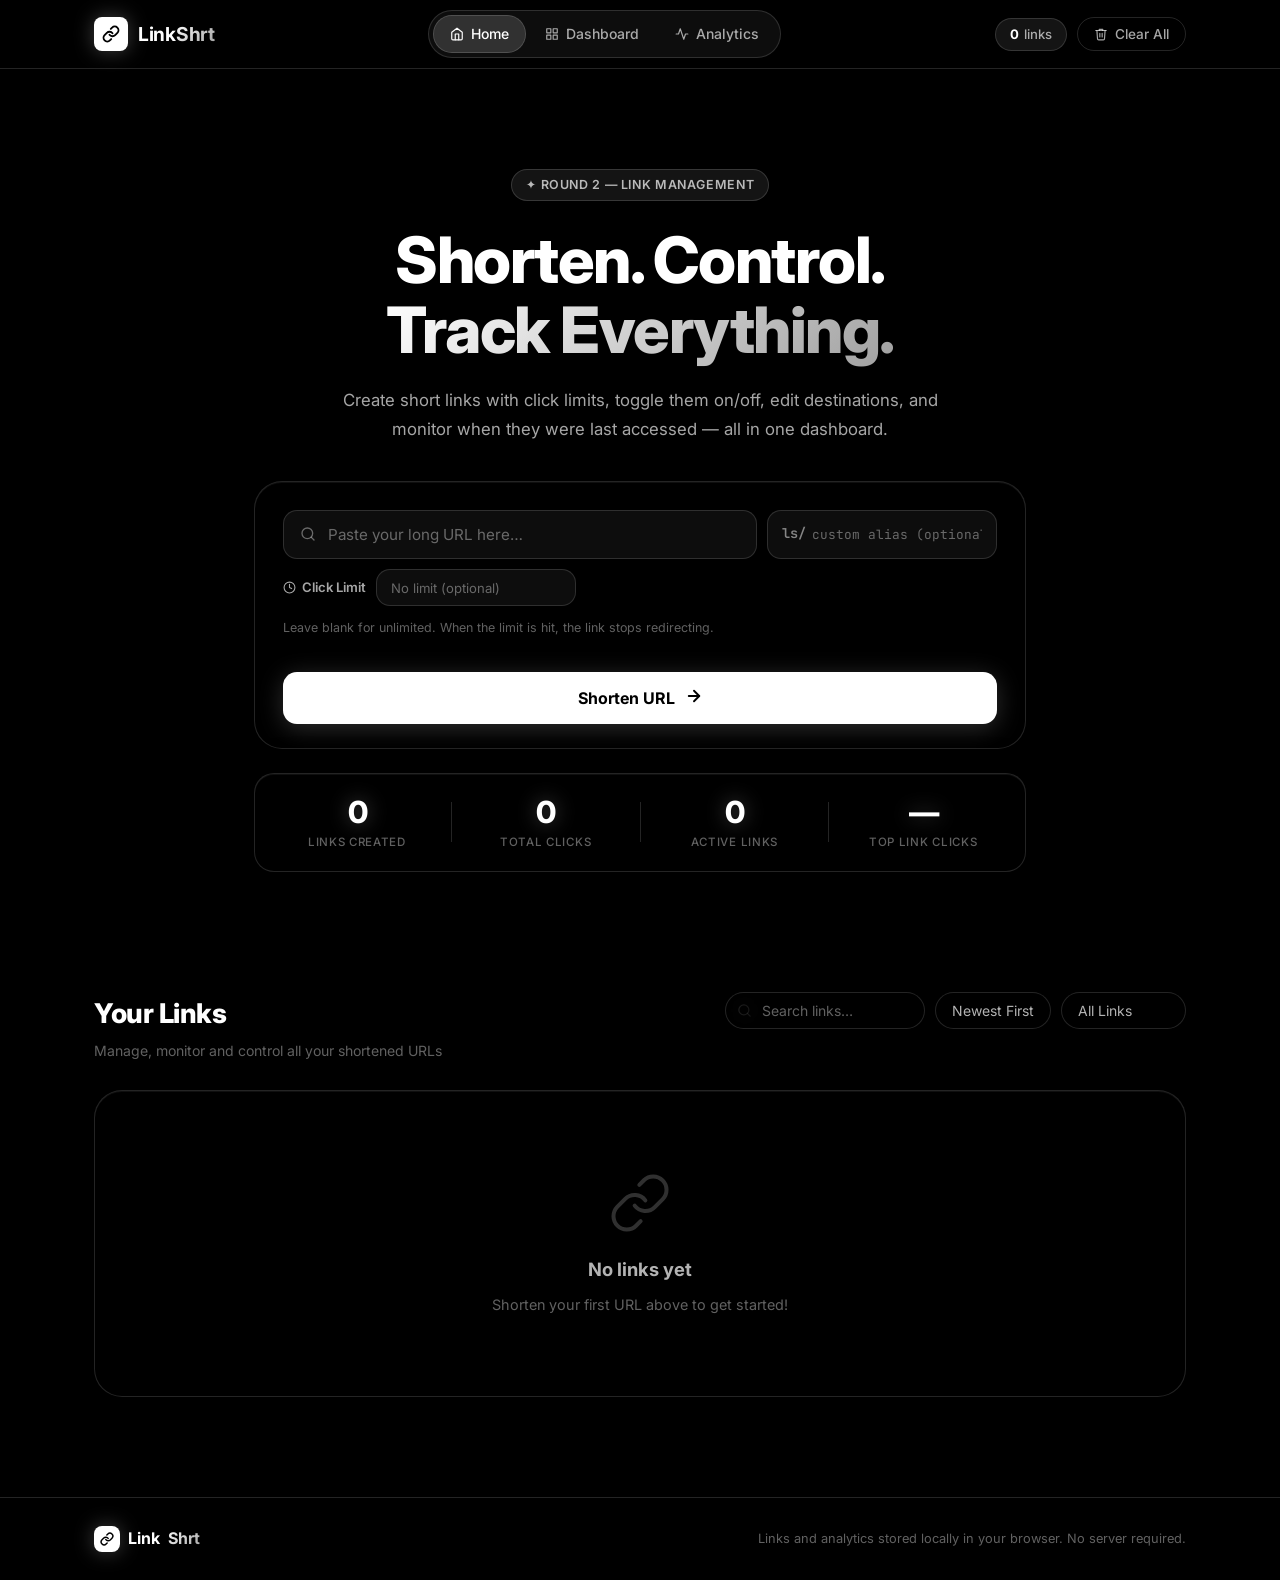
==== commit 598e7726: "Round 2: Link management — click limits, enable/disable, edit URL, last accessed tracking" ====
--- a/index.html
+++ b/index.html
@@ -6,7 +6,7 @@
     <meta name="viewport" content="width=device-width, initial-scale=1.0" />
     <title>LinkShrt — Smart URL Shortener & Analytics</title>
     <meta name="description"
-        content="Shorten long URLs into clean, trackable links. Monitor click analytics and manage all your shortened links in one dashboard." />
+        content="Shorten long URLs into clean, trackable links. Set click limits, enable/disable links, and monitor analytics in one dashboard." />
     <meta property="og:title" content="LinkShrt — Smart URL Shortener" />
     <meta property="og:description" content="Turn long URLs into powerful short links with real-time analytics." />
     <link rel="preconnect" href="https://fonts.googleapis.com" />
@@ -24,14 +24,13 @@
         <iframe src="https://my.spline.design/gitnesssplinetest-67efIJZ9rJH4AFA7Qhl2vho2/" frameborder="0"
             loading="eager" title="Background 3D animation" class="spline-iframe" allow="autoplay"></iframe>
     </div>
-
-    <!-- ── Overlay tint to ensure text readability over Spline ── -->
     <div class="spline-overlay" aria-hidden="true"></div>
 
-    <!-- ── Redirect Overlay ── -->
-    <div id="redirect-overlay" class="redirect-overlay hidden" role="dialog" aria-modal="true"
-        aria-labelledby="redirect-title">
-        <div class="redirect-card glass-card">
+    <!-- ── Redirect Overlay (3 states) ── -->
+    <div id="redirect-overlay" class="redirect-overlay hidden" role="dialog" aria-modal="true">
+
+        <!-- State: Normal redirect -->
+        <div class="redirect-card glass-card" id="redirect-state-normal">
             <div class="redirect-icon">
                 <svg xmlns="http://www.w3.org/2000/svg" viewBox="0 0 24 24" fill="none" stroke="currentColor"
                     stroke-width="2" stroke-linecap="round" stroke-linejoin="round">
@@ -45,18 +44,47 @@
             <div class="redirect-progress">
                 <div class="redirect-progress-bar" id="redirect-bar"></div>
             </div>
-            <p class="redirect-note">If you are not redirected automatically, <a id="redirect-link" href="#">click
-                    here</a>.</p>
-        </div>
+            <p class="redirect-note">Not redirected? <a id="redirect-link" href="#">Click here</a></p>
+        </div>
+
+        <!-- State: Link Disabled -->
+        <div class="redirect-card glass-card redirect-state-alt hidden" id="redirect-state-disabled">
+            <div class="redirect-icon-alt disabled">
+                <svg xmlns="http://www.w3.org/2000/svg" viewBox="0 0 24 24" fill="none" stroke="currentColor"
+                    stroke-width="2" stroke-linecap="round" stroke-linejoin="round">
+                    <circle cx="12" cy="12" r="10" />
+                    <line x1="4.93" y1="4.93" x2="19.07" y2="19.07" />
+                </svg>
+            </div>
+            <h2>Link Inactive</h2>
+            <p class="redirect-desc">This short link has been temporarily disabled by its creator and is not currently
+                accepting visitors.</p>
+            <a href="index.html" class="btn-go-home">← Go to LinkShrt</a>
+        </div>
+
+        <!-- State: Link Expired (click limit reached) -->
+        <div class="redirect-card glass-card redirect-state-alt hidden" id="redirect-state-expired">
+            <div class="redirect-icon-alt expired">
+                <svg xmlns="http://www.w3.org/2000/svg" viewBox="0 0 24 24" fill="none" stroke="currentColor"
+                    stroke-width="2" stroke-linecap="round" stroke-linejoin="round">
+                    <circle cx="12" cy="12" r="10" />
+                    <polyline points="12 6 12 12 16 14" />
+                </svg>
+            </div>
+            <h2>Link Expired</h2>
+            <p class="redirect-desc">This link has reached its maximum click limit and is no longer accepting new
+                visitors.</p>
+            <a href="index.html" class="btn-go-home">← Go to LinkShrt</a>
+        </div>
+
     </div>
 
-    <!-- ── Toast Notification ── -->
+    <!-- ── Toast ── -->
     <div id="toast" class="toast" role="alert" aria-live="polite"></div>
 
     <!-- ── Header / Nav ── -->
     <header class="header">
         <nav class="nav container">
-            <!-- Logo -->
             <a href="index.html" class="logo" id="logo-link">
                 <span class="logo-icon">
                     <svg xmlns="http://www.w3.org/2000/svg" viewBox="0 0 24 24" fill="none" stroke="currentColor"
@@ -67,8 +95,6 @@
                 </span>
                 <span class="logo-text">Link<span class="accent">Shrt</span></span>
             </a>
-
-            <!-- Centre Nav Links -->
             <div class="nav-center">
                 <a href="#hero-title" class="nav-pill active-pill" id="nav-home">
                     <svg xmlns="http://www.w3.org/2000/svg" viewBox="0 0 24 24" fill="none" stroke="currentColor"
@@ -96,12 +122,9 @@
                     Analytics
                 </a>
             </div>
-
-            <!-- Right Actions -->
             <div class="nav-actions">
                 <div class="nav-stat-chip">
-                    <span id="nav-stat-count">0</span>
-                    <span>links</span>
+                    <span id="nav-stat-count">0</span><span>links</span>
                 </div>
                 <button class="btn-clear-all" id="btn-clear-all" title="Clear all links">
                     <svg xmlns="http://www.w3.org/2000/svg" viewBox="0 0 24 24" fill="none" stroke="currentColor"
@@ -118,21 +141,23 @@
     </header>
 
     <main>
-        <!-- ── Hero Section ── -->
+        <!-- ── Hero ── -->
         <section class="hero" id="hero-title" aria-labelledby="hero-heading">
             <div class="container hero-inner">
-                <div class="hero-badge">✦ Free URL Shortener</div>
+                <div class="hero-badge">✦ Round 2 — Link Management</div>
                 <h1 id="hero-heading" class="hero-title">
-                    Shorten. Share.<br />
+                    Shorten. Control.<br />
                     <span class="gradient-text">Track Everything.</span>
                 </h1>
                 <p class="hero-subtitle">
-                    Transform long, unwieldy URLs into clean short links. Track clicks, analyze traffic, and manage all
-                    your links in one elegant dashboard.
+                    Create short links with click limits, toggle them on/off, edit destinations, and monitor when they
+                    were last accessed — all in one dashboard.
                 </p>
 
-                <!-- Shortener Form -->
+                <!-- ── Shorten Form ── -->
                 <form id="shorten-form" class="shorten-form glass-card" novalidate aria-label="URL shortener form">
+
+                    <!-- Row 1: URL + Alias -->
                     <div class="form-row">
                         <div class="input-wrapper" id="input-wrapper">
                             <span class="input-icon" aria-hidden="true">
@@ -146,8 +171,7 @@
                             <input type="url" id="url-input" class="url-input" placeholder="Paste your long URL here…"
                                 autocomplete="off" spellcheck="false" aria-label="URL to shorten"
                                 aria-describedby="url-error" aria-required="true" />
-                            <button type="button" class="input-clear" id="input-clear" aria-label="Clear input"
-                                title="Clear">
+                            <button type="button" class="input-clear" id="input-clear" aria-label="Clear input">
                                 <svg xmlns="http://www.w3.org/2000/svg" viewBox="0 0 24 24" fill="none"
                                     stroke="currentColor" stroke-width="2.5" stroke-linecap="round"
                                     stroke-linejoin="round">
@@ -163,7 +187,28 @@
                                 spellcheck="false" aria-label="Custom alias (optional)" />
                         </div>
                     </div>
+
+                    <!-- Row 2: Click Limit -->
+                    <div class="form-row form-row-options">
+                        <div class="option-field">
+                            <span class="option-label">
+                                <svg xmlns="http://www.w3.org/2000/svg" viewBox="0 0 24 24" fill="none"
+                                    stroke="currentColor" stroke-width="2" stroke-linecap="round"
+                                    stroke-linejoin="round">
+                                    <circle cx="12" cy="12" r="10" />
+                                    <polyline points="12 6 12 12 16 14" />
+                                </svg>
+                                Click Limit
+                            </span>
+                            <input type="number" id="limit-input" class="option-input" min="1" max="9999999"
+                                placeholder="No limit (optional)" aria-label="Maximum click limit" />
+                        </div>
+                        <p class="option-hint">Leave blank for unlimited. When the limit is hit, the link stops
+                            redirecting.</p>
+                    </div>
+
                     <p id="url-error" class="input-error" role="alert" aria-live="assertive"></p>
+
                     <button type="submit" class="btn-shorten" id="btn-shorten">
                         <span class="btn-text">Shorten URL</span>
                         <span class="btn-icon" aria-hidden="true">
@@ -176,7 +221,7 @@
                     </button>
                 </form>
 
-                <!-- Result Card -->
+                <!-- ── Result Card ── -->
                 <div id="result-card" class="result-card glass-card hidden" role="region"
                     aria-label="Shortened URL result" aria-live="polite">
                     <div class="result-success-badge">
@@ -192,7 +237,7 @@
                             <a id="result-short-url" href="#" class="result-short-url mono" target="_blank"
                                 rel="noopener noreferrer"></a>
                             <button class="btn-copy" id="btn-copy" title="Copy to clipboard"
-                                aria-label="Copy short URL to clipboard">
+                                aria-label="Copy short URL">
                                 <svg class="copy-icon" xmlns="http://www.w3.org/2000/svg" viewBox="0 0 24 24"
                                     fill="none" stroke="currentColor" stroke-width="2" stroke-linecap="round"
                                     stroke-linejoin="round">
@@ -214,7 +259,7 @@
                     </div>
                 </div>
 
-                <!-- Stats Strip -->
+                <!-- ── Stats Strip ── -->
                 <div class="stats-strip glass-card">
                     <div class="stat-item">
                         <span class="stat-value" id="stat-total-links">0</span>
@@ -227,6 +272,11 @@
                     </div>
                     <div class="stat-divider" aria-hidden="true"></div>
                     <div class="stat-item">
+                        <span class="stat-value" id="stat-active-links">0</span>
+                        <span class="stat-label">Active Links</span>
+                    </div>
+                    <div class="stat-divider" aria-hidden="true"></div>
+                    <div class="stat-item">
                         <span class="stat-value" id="stat-top-link">—</span>
                         <span class="stat-label">Top Link Clicks</span>
                     </div>
@@ -234,13 +284,13 @@
             </div>
         </section>
 
-        <!-- ── Dashboard Section ── -->
+        <!-- ── Dashboard ── -->
         <section class="dashboard" id="dashboard" aria-labelledby="dashboard-title">
             <div class="container">
                 <div class="dashboard-header">
                     <div>
                         <h2 id="dashboard-title" class="section-title">Your Links</h2>
-                        <p class="section-subtitle">Manage and monitor all your shortened URLs</p>
+                        <p class="section-subtitle">Manage, monitor and control all your shortened URLs</p>
                     </div>
                     <div class="dashboard-controls">
                         <div class="search-wrapper">
@@ -258,10 +308,15 @@
                             <option value="most-clicks">Most Clicks</option>
                             <option value="least-clicks">Least Clicks</option>
                         </select>
-                    </div>
-                </div>
-
-                <!-- Empty State -->
+                        <select id="filter-select" class="sort-select" aria-label="Filter links by status">
+                            <option value="all">All Links</option>
+                            <option value="active">Active Only</option>
+                            <option value="disabled">Disabled Only</option>
+                            <option value="expired">Expired Only</option>
+                        </select>
+                    </div>
+                </div>
+
                 <div id="empty-state" class="empty-state hidden glass-card">
                     <div class="empty-icon" aria-hidden="true">
                         <svg xmlns="http://www.w3.org/2000/svg" viewBox="0 0 24 24" fill="none" stroke="currentColor"
@@ -273,8 +328,6 @@
                     <h3>No links yet</h3>
                     <p>Shorten your first URL above to get started!</p>
                 </div>
-
-                <!-- No Search Results -->
                 <div id="no-results" class="empty-state hidden glass-card">
                     <div class="empty-icon" aria-hidden="true">
                         <svg xmlns="http://www.w3.org/2000/svg" viewBox="0 0 24 24" fill="none" stroke="currentColor"
@@ -285,16 +338,14 @@
                         </svg>
                     </div>
                     <h3>No results found</h3>
-                    <p>Try a different search term.</p>
-                </div>
-
-                <!-- Links Grid -->
+                    <p>Try a different search or filter.</p>
+                </div>
+
                 <div id="links-grid" class="links-grid" role="list" aria-label="Shortened links list"></div>
             </div>
         </section>
     </main>
 
-    <!-- ── Footer ── -->
     <footer class="footer">
         <div class="container footer-inner">
             <div class="footer-logo">
@@ -330,6 +381,61 @@
         </div>
     </div>
 
+    <!-- ── Edit Link Modal ── -->
+    <div id="edit-modal" class="modal-overlay hidden" role="dialog" aria-modal="true"
+        aria-labelledby="edit-modal-title">
+        <div class="modal-card glass-card edit-modal-card">
+            <div class="modal-icon edit-icon" aria-hidden="true">
+                <svg xmlns="http://www.w3.org/2000/svg" viewBox="0 0 24 24" fill="none" stroke="currentColor"
+                    stroke-width="2" stroke-linecap="round" stroke-linejoin="round">
+                    <path d="M11 4H4a2 2 0 00-2 2v14a2 2 0 002 2h14a2 2 0 002-2v-7" />
+                    <path d="M18.5 2.5a2.121 2.121 0 013 3L12 15l-4 1 1-4 9.5-9.5z" />
+                </svg>
+            </div>
+            <h3 id="edit-modal-title">Edit Link</h3>
+            <p>Update the destination URL or click limit for this short link.</p>
+
+            <div class="edit-field-group">
+                <label class="edit-label" for="edit-url-input">Destination URL</label>
+                <div class="input-wrapper edit-input-wrapper" id="edit-input-wrapper">
+                    <span class="input-icon">
+                        <svg xmlns="http://www.w3.org/2000/svg" viewBox="0 0 24 24" fill="none" stroke="currentColor"
+                            stroke-width="2" stroke-linecap="round" stroke-linejoin="round">
+                            <path d="M10 13a5 5 0 007.54.54l3-3a5 5 0 00-7.07-7.07l-1.72 1.71" />
+                            <path d="M14 11a5 5 0 00-7.54-.54l-3 3a5 5 0 007.07 7.07l1.71-1.71" />
+                        </svg>
+                    </span>
+                    <input type="url" id="edit-url-input" class="url-input"
+                        placeholder="https://your-new-destination.com" autocomplete="off" spellcheck="false"
+                        aria-label="New destination URL" />
+                </div>
+            </div>
+
+            <div class="edit-field-group">
+                <label class="edit-label" for="edit-limit-input">Click Limit <span class="edit-label-hint">(leave blank
+                        to remove limit)</span></label>
+                <div class="input-wrapper edit-input-wrapper">
+                    <span class="input-icon">
+                        <svg xmlns="http://www.w3.org/2000/svg" viewBox="0 0 24 24" fill="none" stroke="currentColor"
+                            stroke-width="2" stroke-linecap="round" stroke-linejoin="round">
+                            <circle cx="12" cy="12" r="10" />
+                            <polyline points="12 6 12 12 16 14" />
+                        </svg>
+                    </span>
+                    <input type="number" id="edit-limit-input" class="url-input" min="1" placeholder="No limit"
+                        aria-label="Click limit" />
+                </div>
+            </div>
+
+            <p id="edit-error" class="input-error" role="alert"></p>
+
+            <div class="modal-actions">
+                <button class="btn-modal-cancel" id="edit-cancel">Cancel</button>
+                <button class="btn-modal-confirm edit-confirm-btn" id="edit-confirm">Save Changes</button>
+            </div>
+        </div>
+    </div>
+
     <script src="app.js"></script>
 </body>
 
--- a/style.css
+++ b/style.css
@@ -1,5 +1,5 @@
 /* ============================================================
-   LINKSHRT — Black & White Glassmorphism Design System
+   LINKSHRT — Round 2 Black & White Glassmorphism Design System
    ============================================================ */
 
 /* ── Reset & Base ── */
@@ -12,7 +12,6 @@
 }
 
 :root {
-  /* ── Monochrome Palette ── */
   --bg-base: #000000;
   --white: #ffffff;
   --white-90: rgba(255, 255, 255, 0.90);
@@ -23,32 +22,24 @@
   --white-08: rgba(255, 255, 255, 0.08);
   --white-05: rgba(255, 255, 255, 0.05);
 
-  /* ── Glass Card ── */
-  --glass-bg: rgba(0, 0, 0, 0.35);
-  --glass-bg-hover: rgba(0, 0, 0, 0.45);
+  --glass-bg: rgba(0, 0, 0, 0.38);
+  --glass-bg-hover: rgba(0, 0, 0, 0.48);
   --glass-border: rgba(255, 255, 255, 0.14);
   --glass-border-hover: rgba(255, 255, 255, 0.28);
   --glass-blur: 18px;
   --glass-shadow: 0 8px 40px rgba(0, 0, 0, 0.45), 0 1px 0 rgba(255, 255, 255, 0.06) inset;
 
-  /* ── Text ── */
   --text-primary: #ffffff;
   --text-secondary: rgba(255, 255, 255, 0.65);
   --text-muted: rgba(255, 255, 255, 0.38);
-  --text-accent: #ffffff;
-
-  /* ── Accent (pure white glow) ── */
-  --accent-white: #ffffff;
+
   --accent-green: #6ee7b7;
-  /* keep subtle green for success */
   --accent-red: #fca5a5;
-  /* keep subtle red for danger */
-
-  /* ── B&W Gradients ── */
+  --accent-amber: #fcd34d;
+  --accent-blue: #93c5fd;
+
   --gradient-main: linear-gradient(135deg, #ffffff 0%, #a0a0a0 100%);
-  --gradient-subtle: linear-gradient(135deg, rgba(255, 255, 255, 0.9) 0%, rgba(180, 180, 180, 0.7) 100%);
-
-  /* ── Layout ── */
+
   --container-max: 1140px;
   --radius-sm: 8px;
   --radius-md: 14px;
@@ -56,12 +47,10 @@
   --radius-xl: 28px;
   --radius-pill: 9999px;
 
-  /* ── Transitions ── */
   --t-fast: 0.15s ease;
   --t-med: 0.25s ease;
   --t-slow: 0.4s cubic-bezier(0.34, 1.56, 0.64, 1);
 
-  /* ── Typography ── */
   --font-sans: 'Inter', system-ui, sans-serif;
   --font-mono: 'JetBrains Mono', 'Fira Code', monospace;
 }
@@ -96,19 +85,15 @@
   display: block;
 }
 
-/* ── Overlay to ensure contrast over Spline ── */
 .spline-overlay {
   position: fixed;
   inset: 0;
   z-index: 1;
   pointer-events: none;
-  /* very light vignette — keeps Spline clearly visible through glass cards */
-  background: radial-gradient(ellipse at center,
-      rgba(0, 0, 0, 0.04) 0%,
-      rgba(0, 0, 0, 0.28) 100%);
-}
-
-/* ── Global Glass Card ── */
+  background: radial-gradient(ellipse at center, rgba(0, 0, 0, 0.04) 0%, rgba(0, 0, 0, 0.28) 100%);
+}
+
+/* ── Glass Card ── */
 .glass-card {
   background: var(--glass-bg);
   backdrop-filter: blur(var(--glass-blur));
@@ -133,11 +118,10 @@
   position: sticky;
   top: 0;
   z-index: 100;
-  background: rgba(0, 0, 0, 0.45);
+  background: rgba(0, 0, 0, 0.48);
   backdrop-filter: blur(24px);
   -webkit-backdrop-filter: blur(24px);
   border-bottom: 1px solid var(--glass-border);
-  box-shadow: 0 1px 0 rgba(255, 255, 255, 0.04);
 }
 
 .nav {
@@ -148,7 +132,6 @@
   gap: 20px;
 }
 
-/* Logo */
 .logo {
   display: flex;
   align-items: center;
@@ -194,10 +177,6 @@
   height: 14px;
 }
 
-.logo-text {
-  font-size: 1.15rem;
-}
-
 .accent {
   background: var(--gradient-main);
   -webkit-background-clip: text;
@@ -205,7 +184,6 @@
   -webkit-text-fill-color: transparent;
 }
 
-/* ── Centre Nav Pills ── */
 .nav-center {
   display: flex;
   align-items: center;
@@ -241,14 +219,12 @@
   background: var(--white-08);
 }
 
-.nav-pill.active-pill,
-.nav-pill:focus-visible {
+.nav-pill.active-pill {
   background: var(--white-15);
   color: var(--white);
   box-shadow: 0 0 0 1px var(--glass-border-hover);
 }
 
-/* ── Right Actions ── */
 .nav-actions {
   display: flex;
   align-items: center;
@@ -310,7 +286,7 @@
 }
 
 .hero-inner {
-  max-width: 780px;
+  max-width: 820px;
   margin: 0 auto;
 }
 
@@ -351,14 +327,14 @@
 .hero-subtitle {
   font-size: 1.05rem;
   color: var(--text-secondary);
-  max-width: 560px;
+  max-width: 600px;
   margin: 0 auto 36px;
   line-height: 1.75;
   animation: fadeInDown 0.8s ease 0.2s both;
 }
 
 /* ═══════════════════════════════════════════════
-   SHORTEN FORM (glass-card)
+   SHORTEN FORM
 ═══════════════════════════════════════════════ */
 .shorten-form {
   padding: 28px 28px 24px;
@@ -370,8 +346,72 @@
 .form-row {
   display: flex;
   gap: 10px;
-  margin-bottom: 8px;
+  margin-bottom: 10px;
   flex-wrap: wrap;
+}
+
+/* Row 2: Options row */
+.form-row-options {
+  align-items: center;
+  flex-wrap: wrap;
+  gap: 12px;
+  margin-bottom: 6px;
+}
+
+.option-field {
+  display: flex;
+  align-items: center;
+  gap: 10px;
+}
+
+.option-label {
+  display: flex;
+  align-items: center;
+  gap: 6px;
+  font-size: 0.82rem;
+  font-weight: 600;
+  color: var(--text-secondary);
+  white-space: nowrap;
+}
+
+.option-label svg {
+  width: 13px;
+  height: 13px;
+}
+
+.option-input {
+  background: var(--white-05);
+  border: 1px solid var(--glass-border);
+  border-radius: var(--radius-md);
+  color: var(--white);
+  font-family: var(--font-sans);
+  font-size: 0.9rem;
+  padding: 9px 14px;
+  outline: none;
+  width: 200px;
+  transition: all var(--t-fast);
+}
+
+.option-input:focus {
+  border-color: var(--white-30);
+  background: var(--white-08);
+}
+
+.option-input::placeholder {
+  color: var(--text-muted);
+  font-size: 0.82rem;
+}
+
+/* Remove spinner arrows from number input */
+.option-input::-webkit-inner-spin-button,
+.option-input::-webkit-outer-spin-button {
+  -webkit-appearance: none;
+  margin: 0;
+}
+
+.option-hint {
+  font-size: 0.78rem;
+  color: var(--text-muted);
 }
 
 /* URL Input */
@@ -501,7 +541,7 @@
   min-height: 20px;
   text-align: left;
   padding-left: 4px;
-  margin-bottom: 10px;
+  margin-bottom: 8px;
 }
 
 /* Shorten Button */
@@ -515,34 +555,18 @@
   background: var(--white);
   border: none;
   border-radius: var(--radius-md);
-  color: #000000;
+  color: #000;
   font-family: var(--font-sans);
   font-size: 1rem;
   font-weight: 700;
-  letter-spacing: 0.01em;
   cursor: pointer;
   transition: all var(--t-med);
-  position: relative;
-  overflow: hidden;
   box-shadow: 0 4px 24px rgba(255, 255, 255, 0.18);
 }
 
-.btn-shorten::before {
-  content: '';
-  position: absolute;
-  inset: 0;
-  background: rgba(0, 0, 0, 0);
-  transition: background var(--t-fast);
-}
-
 .btn-shorten:hover {
-  background: var(--white);
   box-shadow: 0 6px 36px rgba(255, 255, 255, 0.3);
   transform: translateY(-1px);
-}
-
-.btn-shorten:hover::before {
-  background: rgba(0, 0, 0, 0.06);
 }
 
 .btn-shorten:active {
@@ -560,16 +584,14 @@
 }
 
 /* ═══════════════════════════════════════════════
-   RESULT CARD (glass-card)
+   RESULT CARD
 ═══════════════════════════════════════════════ */
 .result-card {
   border-radius: var(--radius-lg);
   padding: 24px 28px;
   text-align: left;
-  margin-top: 20px;
   animation: slideUpFade 0.5s var(--t-slow) both;
   border-color: rgba(110, 231, 183, 0.22) !important;
-  box-shadow: var(--glass-shadow), 0 0 20px rgba(110, 231, 183, 0.08) !important;
 }
 
 .result-success-badge {
@@ -617,7 +639,6 @@
   font-weight: 500;
   color: var(--white);
   text-decoration: none;
-  transition: opacity var(--t-fast);
 }
 
 .result-short-url:hover {
@@ -669,7 +690,7 @@
 }
 
 /* ═══════════════════════════════════════════════
-   STATS STRIP (glass-card)
+   STATS STRIP
 ═══════════════════════════════════════════════ */
 .stats-strip {
   display: flex;
@@ -677,7 +698,7 @@
   justify-content: center;
   margin-top: 24px;
   border-radius: var(--radius-lg);
-  padding: 20px 32px;
+  padding: 20px 24px;
   animation: fadeInUp 0.9s ease 0.5s both;
 }
 
@@ -689,7 +710,7 @@
 }
 
 .stat-value {
-  font-size: 2rem;
+  font-size: 1.9rem;
   font-weight: 800;
   color: var(--white);
   letter-spacing: -0.05em;
@@ -698,7 +719,7 @@
 }
 
 .stat-label {
-  font-size: 0.75rem;
+  font-size: 0.72rem;
   color: var(--text-muted);
   font-weight: 500;
   text-transform: uppercase;
@@ -711,7 +732,7 @@
   height: 40px;
   background: var(--glass-border);
   flex-shrink: 0;
-  margin: 0 24px;
+  margin: 0 16px;
 }
 
 /* ═══════════════════════════════════════════════
@@ -777,7 +798,7 @@
   padding: 9px 16px 9px 36px;
   outline: none;
   transition: border-color var(--t-fast);
-  width: 220px;
+  width: 200px;
 }
 
 .search-input:focus {
@@ -813,7 +834,7 @@
   color: #fff;
 }
 
-/* ── Empty State (glass-card) ── */
+/* ── Empty State ── */
 .empty-state {
   text-align: center;
   padding: 80px 24px;
@@ -853,7 +874,7 @@
 }
 
 /* ═══════════════════════════════════════════════
-   LINK CARD (glass-card via JS)
+   LINK CARD — Round 2
 ═══════════════════════════════════════════════ */
 .link-card {
   background: var(--glass-bg);
@@ -863,10 +884,6 @@
   box-shadow: var(--glass-shadow);
   border-radius: var(--radius-lg);
   padding: 18px 22px;
-  display: grid;
-  grid-template-columns: 1fr auto;
-  gap: 16px;
-  align-items: center;
   transition: all var(--t-med);
   position: relative;
   overflow: hidden;
@@ -880,7 +897,6 @@
   top: 0;
   bottom: 0;
   width: 3px;
-  background: var(--white);
   border-radius: 3px 0 0 3px;
   opacity: 0;
   transition: opacity var(--t-med);
@@ -890,29 +906,55 @@
   background: var(--glass-bg-hover);
   border-color: var(--glass-border-hover);
   transform: translateY(-2px);
-  box-shadow: 0 12px 48px rgba(0, 0, 0, 0.5), 0 0 0 1px rgba(255, 255, 255, 0.12);
+  board-shadow: 0 12px 48px rgba(0, 0, 0, 0.5);
 }
 
 .link-card:hover::before {
   opacity: 1;
 }
 
+/* Status-driven left border colors */
+.link-card.status-active::before {
+  background: var(--accent-green);
+}
+
+.link-card.status-disabled::before {
+  background: var(--accent-amber);
+}
+
+.link-card.status-expired::before {
+  background: var(--accent-red);
+}
+
+/* Disabled/expired dimmed opacity */
+.link-card.status-disabled {
+  opacity: 0.75;
+}
+
+.link-card.status-expired {
+  opacity: 0.7;
+}
+
+/* ── Card Top Row ── */
+.link-card-top {
+  display: flex;
+  align-items: flex-start;
+  justify-content: space-between;
+  gap: 14px;
+  margin-bottom: 10px;
+}
+
 .link-card-left {
   min-width: 0;
-}
-
-.link-card-right {
+  flex: 1;
+}
+
+/* ── Meta Row: slug + status + clicks ── */
+.link-meta-row {
   display: flex;
   align-items: center;
   gap: 8px;
-  flex-shrink: 0;
-}
-
-.link-meta-row {
-  display: flex;
-  align-items: center;
-  gap: 10px;
-  margin-bottom: 7px;
+  margin-bottom: 6px;
   flex-wrap: wrap;
 }
 
@@ -929,6 +971,44 @@
   opacity: 0.65;
 }
 
+/* ── Status Badges ── */
+.status-badge {
+  display: inline-flex;
+  align-items: center;
+  gap: 4px;
+  font-size: 0.72rem;
+  font-weight: 700;
+  padding: 3px 9px;
+  border-radius: var(--radius-pill);
+  letter-spacing: 0.04em;
+  text-transform: uppercase;
+  flex-shrink: 0;
+}
+
+.status-badge::before {
+  content: '●';
+  font-size: 0.6rem;
+}
+
+.status-badge.active {
+  background: rgba(110, 231, 183, 0.12);
+  border: 1px solid rgba(110, 231, 183, 0.3);
+  color: var(--accent-green);
+}
+
+.status-badge.disabled {
+  background: rgba(252, 211, 77, 0.10);
+  border: 1px solid rgba(252, 211, 77, 0.3);
+  color: var(--accent-amber);
+}
+
+.status-badge.expired {
+  background: rgba(252, 165, 165, 0.10);
+  border: 1px solid rgba(252, 165, 165, 0.3);
+  color: var(--accent-red);
+}
+
+/* ── Clicks Badge ── */
 .link-badge-clicks {
   display: inline-flex;
   align-items: center;
@@ -947,12 +1027,13 @@
   height: 11px;
 }
 
-.link-badge-clicks.zero {
-  background: rgba(255, 255, 255, 0.04);
-  border-color: rgba(255, 255, 255, 0.07);
-  color: var(--text-muted);
-}
-
+.link-badge-clicks.at-limit {
+  background: rgba(252, 165, 165, 0.10);
+  border-color: rgba(252, 165, 165, 0.3);
+  color: var(--accent-red);
+}
+
+/* ── Original URL ── */
 .link-original {
   font-size: 0.82rem;
   color: var(--text-muted);
@@ -962,20 +1043,49 @@
   max-width: 100%;
 }
 
-.link-date {
-  font-size: 0.75rem;
-  color: var(--text-muted);
-  margin-top: 5px;
-  opacity: 0.7;
-}
-
-/* Click bar */
+/* ── Timestamps Row ── */
+.link-timestamps {
+  display: flex;
+  align-items: center;
+  gap: 8px;
+  margin-top: 8px;
+  flex-wrap: wrap;
+}
+
+.link-ts {
+  display: inline-flex;
+  align-items: center;
+  gap: 5px;
+  font-size: 0.74rem;
+  color: var(--text-muted);
+}
+
+.link-ts svg {
+  width: 11px;
+  height: 11px;
+  opacity: 0.6;
+}
+
+.ts-dot {
+  color: var(--text-muted);
+  font-size: 0.6rem;
+}
+
+/* ── Click Limit Bar ── */
 .click-bar-wrapper {
   margin-top: 10px;
 }
 
+.click-bar-meta {
+  display: flex;
+  justify-content: space-between;
+  font-size: 0.72rem;
+  color: var(--text-muted);
+  margin-bottom: 4px;
+}
+
 .click-bar-track {
-  height: 2px;
+  height: 3px;
   background: rgba(255, 255, 255, 0.08);
   border-radius: var(--radius-pill);
   overflow: hidden;
@@ -988,7 +1098,62 @@
   transition: width 0.8s cubic-bezier(0.34, 1.56, 0.64, 1);
 }
 
-/* Card Action Buttons */
+.click-bar-fill.near-limit {
+  background: linear-gradient(90deg, var(--accent-amber), var(--accent-red));
+}
+
+.click-bar-fill.at-limit-fill {
+  background: linear-gradient(90deg, var(--accent-red), #ff5555);
+}
+
+/* ── Card Actions ── */
+.link-card-actions {
+  display: flex;
+  align-items: center;
+  gap: 6px;
+  flex-shrink: 0;
+}
+
+.btn-toggle {
+  display: inline-flex;
+  align-items: center;
+  gap: 5px;
+  font-family: var(--font-sans);
+  font-size: 0.76rem;
+  font-weight: 700;
+  padding: 6px 12px;
+  border-radius: var(--radius-pill);
+  border: 1px solid;
+  cursor: pointer;
+  transition: all var(--t-fast);
+  white-space: nowrap;
+  letter-spacing: 0.02em;
+}
+
+.btn-toggle.is-enabled {
+  background: rgba(110, 231, 183, 0.1);
+  border-color: rgba(110, 231, 183, 0.3);
+  color: var(--accent-green);
+}
+
+.btn-toggle.is-enabled:hover {
+  background: rgba(252, 211, 77, 0.1);
+  border-color: rgba(252, 211, 77, 0.3);
+  color: var(--accent-amber);
+}
+
+.btn-toggle.is-disabled {
+  background: rgba(252, 211, 77, 0.08);
+  border-color: rgba(252, 211, 77, 0.25);
+  color: var(--accent-amber);
+}
+
+.btn-toggle.is-disabled:hover {
+  background: rgba(110, 231, 183, 0.1);
+  border-color: rgba(110, 231, 183, 0.3);
+  color: var(--accent-green);
+}
+
 .btn-card {
   display: flex;
   align-items: center;
@@ -1001,7 +1166,6 @@
   color: var(--text-secondary);
   cursor: pointer;
   transition: all var(--t-fast);
-  flex-shrink: 0;
 }
 
 .btn-card svg {
@@ -1013,6 +1177,12 @@
   background: var(--white-15);
   color: var(--white);
   border-color: var(--glass-border-hover);
+}
+
+.btn-card.edit-card:hover {
+  color: var(--accent-blue);
+  border-color: rgba(147, 197, 253, 0.3);
+  background: rgba(147, 197, 253, 0.08);
 }
 
 .btn-card.delete-card:hover {
@@ -1022,7 +1192,7 @@
 }
 
 /* ═══════════════════════════════════════════════
-   REDIRECT OVERLAY
+   REDIRECT OVERLAY — 3 States
 ═══════════════════════════════════════════════ */
 .redirect-overlay {
   position: fixed;
@@ -1094,7 +1264,6 @@
   border-radius: var(--radius-pill);
   width: 0%;
   transition: width 2.5s linear;
-  box-shadow: 0 0 12px rgba(255, 255, 255, 0.4);
 }
 
 .redirect-note {
@@ -1104,6 +1273,70 @@
 
 .redirect-note a {
   color: var(--white-70);
+}
+
+/* Alt states (disabled / expired) */
+.redirect-state-alt {
+  animation: slideUpFade 0.4s ease both;
+}
+
+.redirect-icon-alt {
+  width: 72px;
+  height: 72px;
+  border-radius: 50%;
+  display: flex;
+  align-items: center;
+  justify-content: center;
+  margin: 0 auto 24px;
+  animation: pulse 2.5s ease infinite;
+}
+
+.redirect-icon-alt svg {
+  width: 30px;
+  height: 30px;
+}
+
+.redirect-icon-alt.disabled {
+  background: rgba(252, 211, 77, 0.12);
+  border: 2px solid rgba(252, 211, 77, 0.35);
+  color: var(--accent-amber);
+}
+
+.redirect-icon-alt.expired {
+  background: rgba(252, 165, 165, 0.10);
+  border: 2px solid rgba(252, 165, 165, 0.3);
+  color: var(--accent-red);
+}
+
+.redirect-desc {
+  color: var(--text-secondary);
+  font-size: 0.9rem;
+  line-height: 1.6;
+  margin-bottom: 28px;
+  max-width: 340px;
+  margin-left: auto;
+  margin-right: auto;
+}
+
+.btn-go-home {
+  display: inline-flex;
+  align-items: center;
+  gap: 8px;
+  background: var(--white-08);
+  border: 1px solid var(--glass-border-hover);
+  color: var(--white-70);
+  font-family: var(--font-sans);
+  font-size: 0.88rem;
+  font-weight: 600;
+  padding: 10px 22px;
+  border-radius: var(--radius-pill);
+  text-decoration: none;
+  transition: all var(--t-fast);
+}
+
+.btn-go-home:hover {
+  background: var(--white-15);
+  color: var(--white);
 }
 
 /* ═══════════════════════════════════════════════
@@ -1146,7 +1379,7 @@
 }
 
 /* ═══════════════════════════════════════════════
-   MODAL (glass-card)
+   MODALS
 ═══════════════════════════════════════════════ */
 .modal-overlay {
   position: fixed;
@@ -1185,6 +1418,12 @@
   border: 1px solid rgba(252, 165, 165, 0.25);
 }
 
+.modal-icon.edit-icon {
+  background: rgba(147, 197, 253, 0.10);
+  color: var(--accent-blue);
+  border: 1px solid rgba(147, 197, 253, 0.25);
+}
+
 .modal-icon svg {
   width: 22px;
   height: 22px;
@@ -1200,13 +1439,14 @@
 .modal-card p {
   color: var(--text-secondary);
   font-size: 0.9rem;
-  margin-bottom: 28px;
+  margin-bottom: 20px;
 }
 
 .modal-actions {
   display: flex;
   gap: 10px;
   justify-content: center;
+  margin-top: 4px;
 }
 
 .btn-modal-cancel {
@@ -1226,7 +1466,6 @@
 .btn-modal-cancel:hover {
   color: var(--white);
   background: var(--white-15);
-  border-color: var(--glass-border-hover);
 }
 
 .btn-modal-confirm {
@@ -1247,6 +1486,63 @@
   background: rgba(252, 165, 165, 0.22);
 }
 
+.edit-confirm-btn {
+  background: rgba(147, 197, 253, 0.12) !important;
+  border-color: rgba(147, 197, 253, 0.3) !important;
+  color: var(--accent-blue) !important;
+}
+
+.edit-confirm-btn:hover {
+  background: rgba(147, 197, 253, 0.22) !important;
+}
+
+/* Edit modal specific */
+.edit-modal-card {
+  max-width: 500px;
+  text-align: left;
+}
+
+.edit-modal-card h3 {
+  text-align: left;
+}
+
+.edit-modal-card>p {
+  text-align: left;
+}
+
+.edit-field-group {
+  margin-bottom: 16px;
+}
+
+.edit-label {
+  display: block;
+  font-size: 0.8rem;
+  font-weight: 600;
+  color: var(--text-secondary);
+  margin-bottom: 8px;
+  text-transform: uppercase;
+  letter-spacing: 0.05em;
+}
+
+.edit-label-hint {
+  color: var(--text-muted);
+  font-weight: 400;
+  text-transform: none;
+  letter-spacing: 0;
+  font-size: 0.76rem;
+}
+
+.edit-input-wrapper {
+  width: 100%;
+}
+
+/* Remove number input spinners in edit modal */
+#edit-limit-input::-webkit-inner-spin-button,
+#edit-limit-input::-webkit-outer-spin-button {
+  -webkit-appearance: none;
+  margin: 0;
+}
+
 /* ═══════════════════════════════════════════════
    FOOTER
 ═══════════════════════════════════════════════ */
@@ -1257,7 +1553,6 @@
   z-index: 2;
   background: rgba(0, 0, 0, 0.3);
   backdrop-filter: blur(12px);
-  -webkit-backdrop-filter: blur(12px);
 }
 
 .footer-inner {
@@ -1394,7 +1689,9 @@
   }
 
   .stats-strip {
+    flex-wrap: wrap;
     padding: 16px 20px;
+    gap: 12px;
   }
 
   .stat-value {
@@ -1402,7 +1699,11 @@
   }
 
   .stat-divider {
-    margin: 0 14px;
+    display: none;
+  }
+
+  .stat-item {
+    flex: 1 1 100px;
   }
 
   .dashboard-header {
@@ -1412,22 +1713,30 @@
 
   .dashboard-controls {
     width: 100%;
+    flex-direction: column;
   }
 
   .search-input {
     width: 100%;
-    flex: 1;
-  }
-
-  .link-card {
-    grid-template-columns: 1fr;
-  }
-
-  .link-card-right {
+  }
+
+  .sort-select {
+    width: 100%;
+  }
+
+  .link-card-top {
+    flex-direction: column;
+  }
+
+  .link-card-actions {
     justify-content: flex-start;
   }
 
   .nav-stat-chip {
+    display: none;
+  }
+
+  .btn-toggle span {
     display: none;
   }
 }
@@ -1435,10 +1744,6 @@
 @media (max-width: 480px) {
   .container {
     padding: 0 16px;
-  }
-
-  .result-card {
-    padding: 18px;
   }
 
   .toast {
@@ -1451,4 +1756,8 @@
   .btn-clear-all span {
     display: none;
   }
+
+  .modal-card {
+    padding: 28px 20px;
+  }
 }
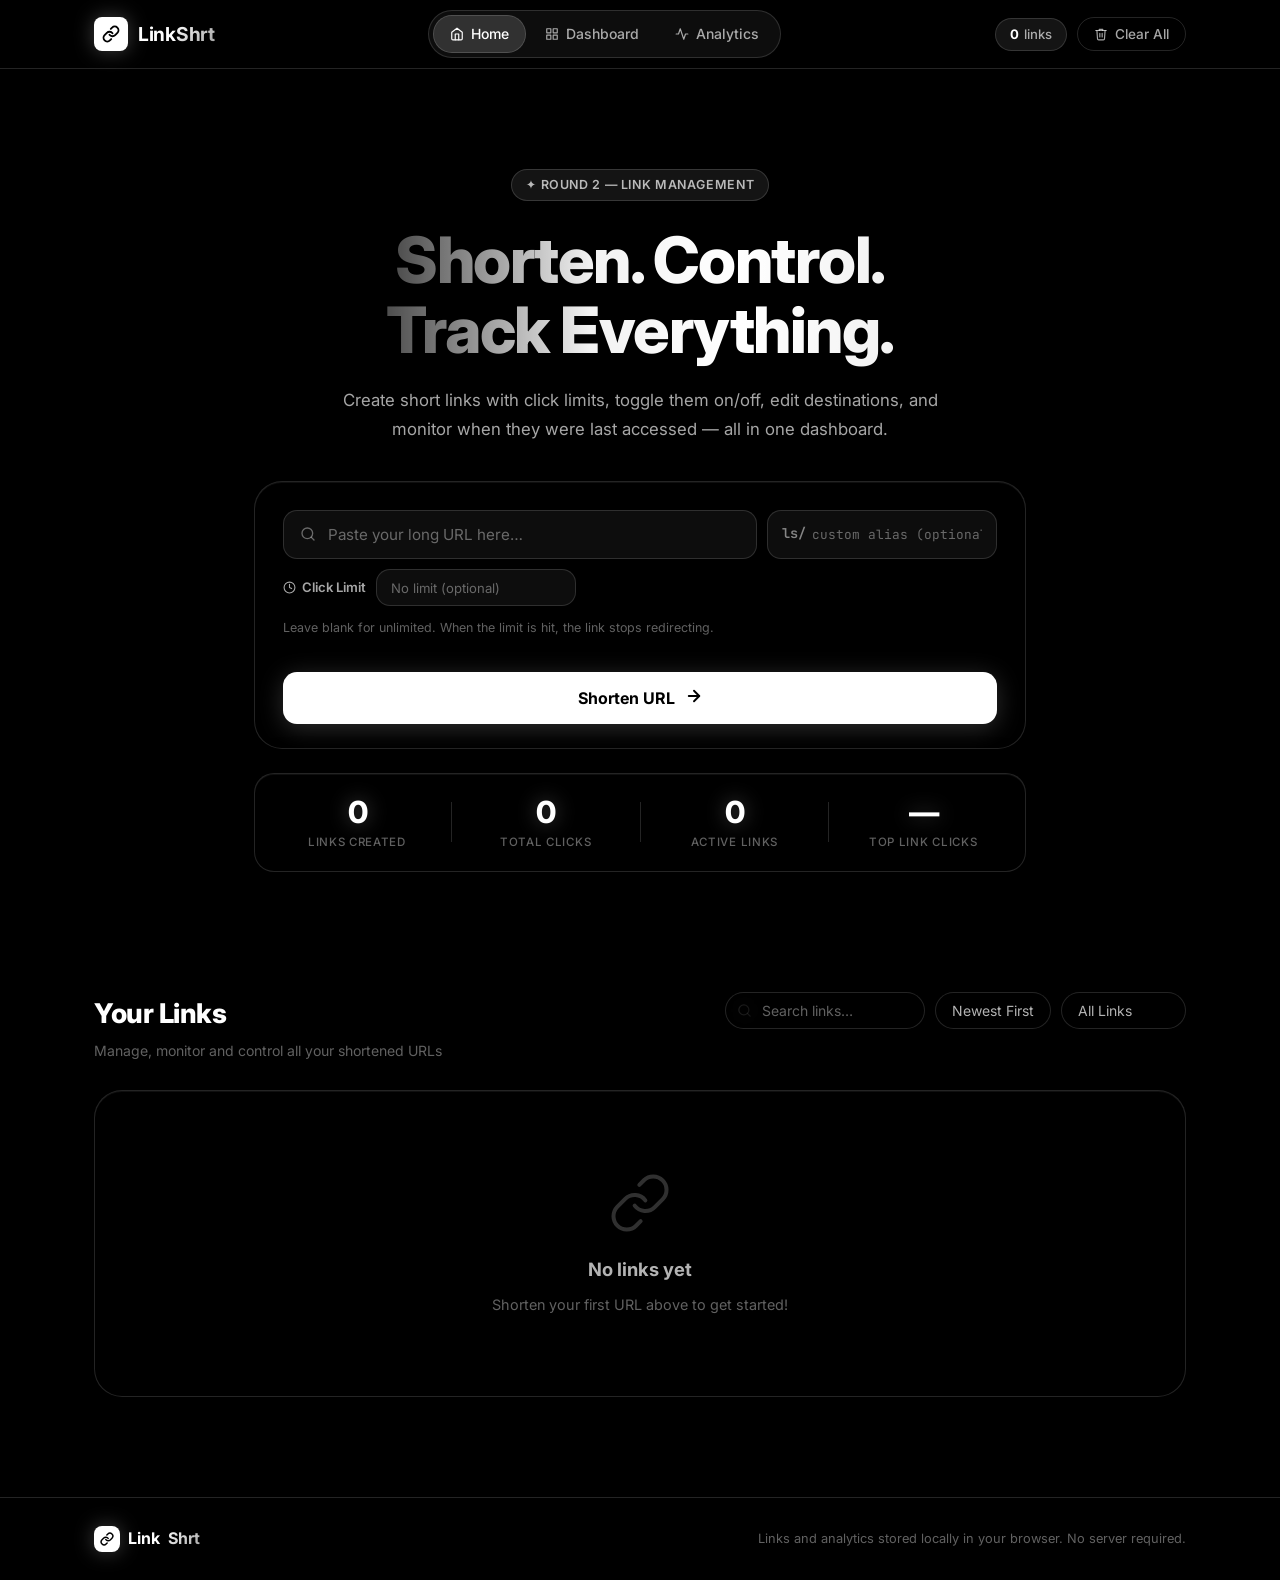
==== commit 94ad026e: "feat: animated shimmer effect on hero title text" ====
--- a/index.html
+++ b/index.html
@@ -146,8 +146,8 @@
             <div class="container hero-inner">
                 <div class="hero-badge">✦ Round 2 — Link Management</div>
                 <h1 id="hero-heading" class="hero-title">
-                    Shorten. Control.<br />
-                    <span class="gradient-text">Track Everything.</span>
+                    <span class="shimmer-text">Shorten. Control.</span><br />
+                    <span class="shimmer-text shimmer-text--delay">Track Everything.</span>
                 </h1>
                 <p class="hero-subtitle">
                     Create short links with click limits, toggle them on/off, edit destinations, and monitor when they
--- a/style.css
+++ b/style.css
@@ -317,12 +317,52 @@
   color: var(--white);
 }
 
-.gradient-text {
-  background: var(--gradient-main);
+/* ── Animated Shiny Text — pure-CSS port of framer-motion AnimatedText ── */
+@keyframes shimmer-sweep {
+  0% {
+    background-position: -200% center;
+  }
+
+  100% {
+    background-position: 200% center;
+  }
+}
+
+.shimmer-text {
+  /* Gradient: dark → bright white → dark, wide enough to sweep */
+  background: linear-gradient(90deg,
+      rgba(255, 255, 255, 0.30) 0%,
+      rgba(255, 255, 255, 0.95) 20%,
+      #ffffff 35%,
+      rgba(255, 255, 255, 0.95) 50%,
+      rgba(255, 255, 255, 0.30) 70%,
+      rgba(255, 255, 255, 0.15) 100%);
+  background-size: 200% auto;
   -webkit-background-clip: text;
   background-clip: text;
   -webkit-text-fill-color: transparent;
-}
+
+  /* Continuous sweep — matches framer-motion's "repeat: Infinity, repeatType: reverse" */
+  animation:
+    fadeInDown 0.7s ease 0.1s both,
+    shimmer-sweep 3s linear 0.8s infinite alternate;
+}
+
+/* Line 2 starts its shimmer half a cycle later for a staggered wave feel */
+.shimmer-text--delay {
+  animation:
+    fadeInDown 0.7s ease 0.1s both,
+    shimmer-sweep 3s linear 2.3s infinite alternate;
+}
+
+/* Hover: brighten the shine on either line */
+.hero-title:hover .shimmer-text,
+.hero-title:hover .shimmer-text--delay {
+  animation:
+    shimmer-sweep 1.4s linear infinite alternate;
+  filter: drop-shadow(0 0 12px rgba(255, 255, 255, 0.25));
+}
+
 
 .hero-subtitle {
   font-size: 1.05rem;
@@ -906,7 +946,7 @@
   background: var(--glass-bg-hover);
   border-color: var(--glass-border-hover);
   transform: translateY(-2px);
-  board-shadow: 0 12px 48px rgba(0, 0, 0, 0.5);
+  box-shadow: 0 12px 48px rgba(0, 0, 0, 0.5);
 }
 
 .link-card:hover::before {
@@ -1069,6 +1109,15 @@
 .ts-dot {
   color: var(--text-muted);
   font-size: 0.6rem;
+}
+
+/* Highlighted when same URL shortened multiple times */
+.shorten-count-ts.multi-shorten {
+  color: var(--accent-amber) !important;
+}
+
+.shorten-count-ts.multi-shorten svg {
+  opacity: 1;
 }
 
 /* ── Click Limit Bar ── */
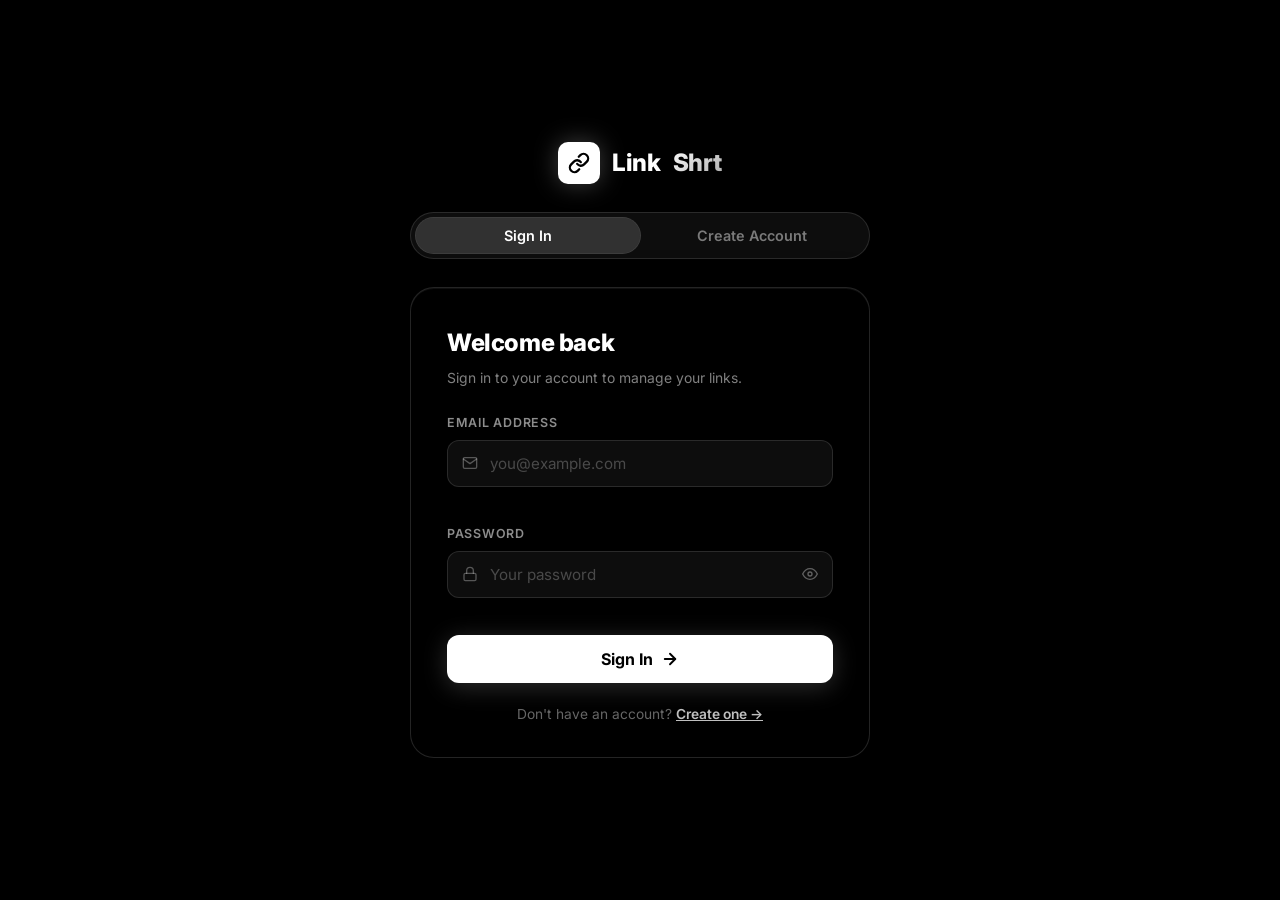
==== commit 700806cf: "feat: login/register auth system with per-user link isolation and logout" ====
--- a/index.html
+++ b/index.html
@@ -15,6 +15,13 @@
         href="https://fonts.googleapis.com/css2?family=Inter:wght@300;400;500;600;700;800&family=JetBrains+Mono:wght@400;500&display=swap"
         rel="stylesheet" />
     <link rel="stylesheet" href="style.css" />
+    <!-- Auth guard: redirect to login if no session -->
+    <script>
+        try {
+            const s = JSON.parse(localStorage.getItem('linkshrt_session_v1'));
+            if (!s || !s.id) window.location.replace('auth.html');
+        } catch (e) { window.location.replace('auth.html'); }
+    </script>
 </head>
 
 <body>
@@ -126,6 +133,11 @@
                 <div class="nav-stat-chip">
                     <span id="nav-stat-count">0</span><span>links</span>
                 </div>
+                <!-- User chip -->
+                <div class="nav-user-chip" id="nav-user-chip">
+                    <span class="nav-user-avatar" id="nav-user-avatar">?</span>
+                    <span id="nav-username">User</span>
+                </div>
                 <button class="btn-clear-all" id="btn-clear-all" title="Clear all links">
                     <svg xmlns="http://www.w3.org/2000/svg" viewBox="0 0 24 24" fill="none" stroke="currentColor"
                         stroke-width="2" stroke-linecap="round" stroke-linejoin="round">
@@ -135,6 +147,15 @@
                         <path d="M9 6V4h6v2" />
                     </svg>
                     Clear All
+                </button>
+                <button class="btn-logout" id="btn-logout" title="Logout">
+                    <svg xmlns="http://www.w3.org/2000/svg" viewBox="0 0 24 24" fill="none" stroke="currentColor"
+                        stroke-width="2" stroke-linecap="round" stroke-linejoin="round">
+                        <path d="M9 21H5a2 2 0 01-2-2V5a2 2 0 012-2h4" />
+                        <polyline points="16 17 21 12 16 7" />
+                        <line x1="21" y1="12" x2="9" y2="12" />
+                    </svg>
+                    Logout
                 </button>
             </div>
         </nav>
@@ -436,6 +457,7 @@
         </div>
     </div>
 
+    <script src="auth.js"></script>
     <script src="app.js"></script>
 </body>
 
--- a/style.css
+++ b/style.css
@@ -276,6 +276,64 @@
   border-color: rgba(252, 165, 165, 0.4);
   background: rgba(252, 165, 165, 0.08);
 }
+
+/* ── Nav User Chip ── */
+.nav-user-chip {
+  display: flex;
+  align-items: center;
+  gap: 8px;
+  background: var(--white-08);
+  border: 1px solid var(--glass-border);
+  border-radius: var(--radius-pill);
+  padding: 5px 14px 5px 6px;
+  font-size: 0.85rem;
+  font-weight: 600;
+  color: var(--white-70);
+}
+
+.nav-user-avatar {
+  width: 26px;
+  height: 26px;
+  border-radius: 50%;
+  background: #fff;
+  color: #000;
+  font-size: 0.78rem;
+  font-weight: 800;
+  display: flex;
+  align-items: center;
+  justify-content: center;
+  flex-shrink: 0;
+}
+
+/* ── Logout Button ── */
+.btn-logout {
+  display: flex;
+  align-items: center;
+  gap: 7px;
+  background: transparent;
+  border: 1px solid var(--glass-border);
+  color: var(--text-secondary);
+  font-family: var(--font-sans);
+  font-size: 0.85rem;
+  font-weight: 500;
+  padding: 8px 16px;
+  border-radius: var(--radius-pill);
+  cursor: pointer;
+  transition: all var(--t-fast);
+}
+
+.btn-logout svg {
+  width: 14px;
+  height: 14px;
+}
+
+.btn-logout:hover {
+  color: var(--accent-amber);
+  border-color: rgba(252, 211, 77, 0.4);
+  background: rgba(252, 211, 77, 0.07);
+}
+
+
 
 /* ═══════════════════════════════════════════════
    HERO
